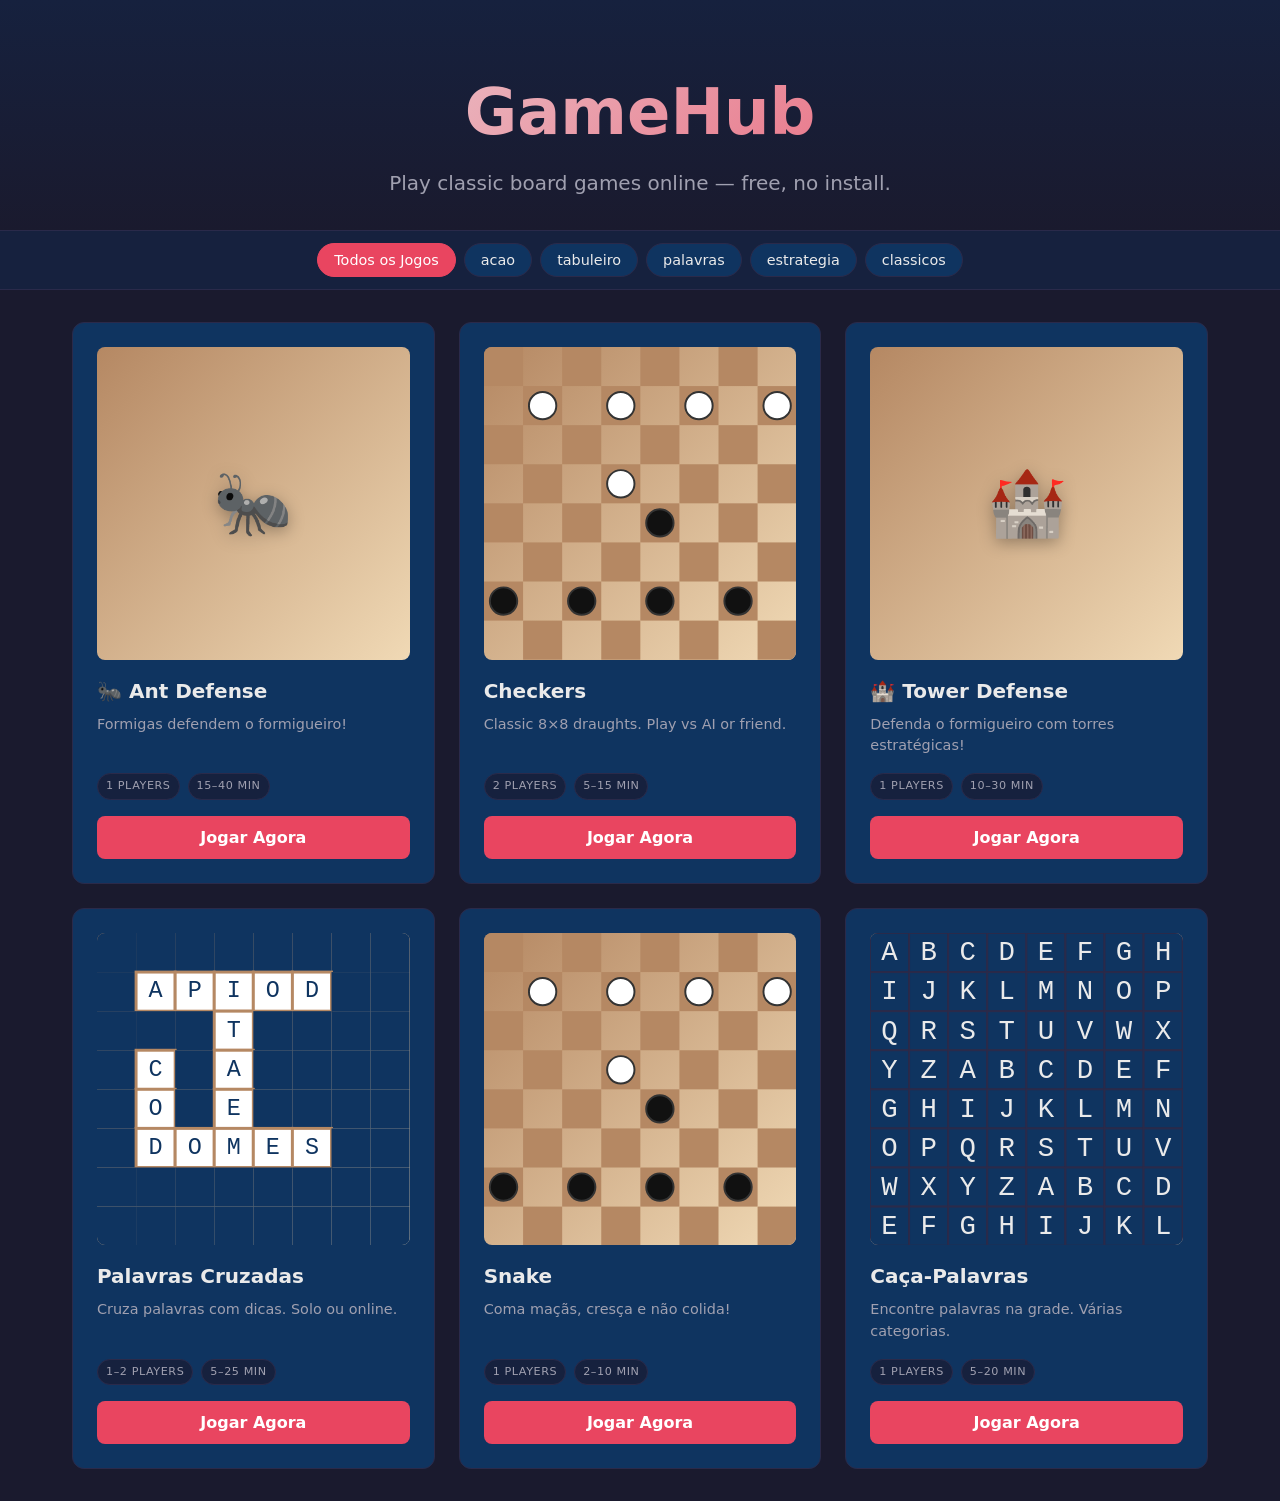
==== static/index.html @ 139e58f2 "feat: remove featured and collections sections from landing" ====
<!DOCTYPE html>
<html lang="en">
<head>
  <meta charset="UTF-8" />
  <meta name="viewport" content="width=device-width, initial-scale=1.0" />
  <title>GameHub — Play Classic Games Online</title>
  <link rel="stylesheet" href="/static/styles.css" />
</head>
<body>
  <!-- ===== LANDING PAGE ===== -->
  <section id="landing" class="page active" aria-label="Game selection">
    <header class="hero">
      <h1>GameHub</h1>
      <p class="hero-tagline">Play classic board games online — free, no install.</p>
    </header>
    <nav class="category-nav" aria-label="Categorias de jogos">
      <ul class="category-list"></ul>
      <button class="category-toggle" aria-label="Abrir categorias" aria-expanded="false">Categorias</button>
    </nav>
    <main class="game-grid" id="game-grid" role="list"></main>
  </section>

  <!-- ===== GAME DETAIL MODAL ===== -->
  <div id="game-modal" class="modal hidden" role="dialog" aria-modal="true" aria-labelledby="modal-title">
    <div class="modal-backdrop" tabindex="-1"></div>
    <div class="modal-content">
      <button class="modal-close" aria-label="Close modal">&times;</button>
      <div class="modal-visual">
        <canvas id="modal-board-preview" width="320" height="320" aria-label="Checkers board preview"></canvas>
      </div>
      <div class="modal-info">
        <h2 id="modal-title"></h2>
        <p id="modal-desc"></p>
        <dl class="modal-specs" id="modal-specs"></dl>
        <div class="modal-rules" id="modal-rules"></div>
        <a class="btn-primary btn-play-large" id="modal-play-btn" target="_blank" rel="noopener" href="/" aria-label="Jogar Agora (abre em nova aba)">Jogar Agora</a>
      </div>
    </div>
  </div>

  <!-- ===== GAME VIEW ===== -->
  <section id="game-view" class="page hidden" aria-label="Game in progress">
    <div id="play-gate" class="play-gate hidden">
      <div class="play-gate-inner">
        <h2 id="play-gate-title"></h2>
        <button class="btn-primary btn-play-large" id="play-gate-btn">Play</button>
      </div>
    </div>
    <header class="game-header">
      <button class="btn-back" id="btn-back-to-landing" aria-label="Back to game selection">
        <svg width="24" height="24" viewBox="0 0 24 24" fill="none" stroke="currentColor" stroke-width="2"><path d="M19 12H5M12 19l-7-7 7-7"/></svg>
      </button>
      <!-- Lives in the header, not inside #sidebar: the sidebar is translated
           off-screen on mobile, and its innerHTML is rewritten per game. -->
      <button class="sidebar-toggle" id="sidebar-toggle" aria-label="Abrir painel do jogo" aria-expanded="false">
        <svg width="24" height="24" viewBox="0 0 24 24" fill="none" stroke="currentColor" stroke-width="2"><line x1="4" y1="12" x2="20" y2="12"/><line x1="4" y1="6" x2="20" y2="6"/><line x1="4" y1="18" x2="20" y2="18"/></svg>
      </button>
      <div class="game-status">
        <span id="turn-indicator" aria-live="polite">White to move</span>
        <span id="timer" class="hidden" aria-live="off">00:00</span>
      </div>
      <div class="game-menu">
        <button id="btn-new-game" class="btn-secondary">New Game</button>
        <button id="btn-resign" class="btn-danger">Resign</button>
      </div>
    </header>
    <main class="game-main">
      <aside class="sidebar" id="sidebar" aria-label="Game info">
        <section class="panel captured" id="captured-white">
          <h4>Captured (White)</h4>
          <div class="pieces" id="captured-white-pieces"></div>
        </section>
        <section class="panel history" id="move-history">
          <h4>Move History</h4>
          <ol id="history-list"></ol>
        </section>
        <section class="panel captured" id="captured-black">
          <h4>Captured (Black)</h4>
          <div class="pieces" id="captured-black-pieces"></div>
        </section>
      </aside>
      <div class="board-wrapper" id="board-wrapper">
        <canvas id="board-canvas" width="640" height="640" aria-label="Checkers game board"></canvas>
        <div class="board-overlay" id="board-overlay" aria-hidden="true"></div>
      </div>
    </main>
  </section>

  <script type="module" src="/static/app.js?v=2"></script>
</body>
</html>
---- static/styles.css ----
:root {
  --bg-primary: #1a1a2e;
  --bg-secondary: #16213e;
  --bg-card: #0f3460;
  --accent: #e94560;
  --accent-hover: #ff6b6b;
  --text-primary: #eaeaea;
  --text-secondary: #a0a0b0;
  --border: #2a2a4a;
  --gold: #ffd700;
  --wood-light: #f0d9b5;
  --wood-dark: #b58863;
  --piece-white: #ffffff;
  --piece-black: #1a1a1a;
  --shadow: 0 4px 24px rgba(0,0,0,0.4);
  --radius: 12px;
  --transition: 0.2s ease;
  --font-sans: system-ui, -apple-system, "Segoe UI", Roboto, Helvetica, Arial, sans-serif;
  --font-mono: "SF Mono", "Fira Code", monospace;
}

* { box-sizing: border-box; margin: 0; padding: 0; }
html, body { height: 100%; font-family: var(--font-sans); background: var(--bg-primary); color: var(--text-primary); line-height: 1.5; }
a { color: var(--accent); text-decoration: none; }
a:hover { text-decoration: underline; }
button { font-family: inherit; cursor: pointer; border: none; background: none; color: inherit; }
button:disabled { opacity: 0.5; cursor: not-allowed; }
.sr-only { position: absolute; width: 1px; height: 1px; padding: 0; margin: -1px; overflow: hidden; clip: rect(0,0,0,0); white-space: nowrap; border: 0; }

/* ===== PAGE VISIBILITY ===== */
.page { display: none; }
.page.active { display: block; animation: fadeIn 0.3s var(--transition); }
@keyframes fadeIn { from { opacity: 0; transform: translateY(10px); } to { opacity: 1; transform: none; } }

/* ===== HERO ===== */
.hero { text-align: center; padding: 4rem 2rem 2rem; background: linear-gradient(180deg, var(--bg-secondary) 0%, var(--bg-primary) 100%); border-bottom: 1px solid var(--border); }
.hero h1 { font-size: clamp(2.5rem, 6vw, 4rem); font-weight: 700; margin-bottom: 0.5rem; background: linear-gradient(135deg, var(--text-primary), var(--accent)); -webkit-background-clip: text; -webkit-text-fill-color: transparent; background-clip: text; }
.hero-tagline { font-size: clamp(1rem, 2.5vw, 1.25rem); color: var(--text-secondary); max-width: 600px; margin: 0 auto; }

/* ===== CATEGORY NAV ===== */
.category-nav { position: sticky; top: 0; z-index: 10; display: flex; align-items: center; justify-content: center; background: var(--bg-secondary); border-bottom: 1px solid var(--border); padding: 0.75rem 1rem; gap: 0.75rem; }
.category-list { display: flex; gap: 0.5rem; overflow-x: auto; scrollbar-width: none; list-style: none; margin: 0; padding: 0; }
.category-list::-webkit-scrollbar { display: none; }
.category-tab { padding: 0.5rem 1rem; border-radius: 999px; background: var(--bg-card); border: 1px solid var(--border); color: var(--text-primary); font-weight: 500; font-size: 0.9rem; white-space: nowrap; transition: border-color var(--transition), color var(--transition), background var(--transition); }
.category-tab:hover { border-color: var(--accent); color: var(--accent-hover); }
.category-tab.active { background: var(--accent); border-color: var(--accent); color: #fff; }
.category-toggle { display: none; padding: 0.5rem 1rem; border-radius: 999px; background: var(--bg-card); border: 1px solid var(--border); color: var(--text-primary); font-weight: 500; font-size: 0.9rem; }

@media (max-width: 768px) {
  .category-nav { justify-content: space-between; }
  .category-toggle { display: block; }
  .category-list { display: none; position: absolute; top: 100%; left: 0; right: 0; flex-direction: column; align-items: stretch; gap: 0.25rem; background: var(--bg-secondary); border-bottom: 1px solid var(--border); padding: 0.5rem 1rem; max-height: 60vh; overflow-y: auto; }
  .category-list.open { display: flex; }
  .category-tab { text-align: left; border-radius: calc(var(--radius) - 4px); }
}

/* ===== GAME GRID ===== */
.game-grid { display: grid; grid-template-columns: repeat(auto-fit, minmax(280px, 1fr)); gap: 1.5rem; padding: 2rem; max-width: 1200px; margin: 0 auto; }
.game-card { background: var(--bg-card); border: 1px solid var(--border); border-radius: var(--radius); padding: 1.5rem; display: flex; flex-direction: column; transition: transform var(--transition), box-shadow var(--transition), border-color var(--transition); position: relative; overflow: hidden; }
.game-card::before { content: ''; position: absolute; top: 0; left: 0; right: 0; height: 3px; background: linear-gradient(90deg, var(--accent), var(--gold)); opacity: 0; transition: opacity var(--transition); }
.game-card:hover { transform: translateY(-4px); box-shadow: var(--shadow); border-color: var(--accent); }
.game-card:hover::before { opacity: 1; }
.game-thumb { width: 100%; aspect-ratio: 1; border-radius: calc(var(--radius) - 4px); background: linear-gradient(135deg, var(--wood-dark), var(--wood-light)); display: flex; align-items: center; justify-content: center; margin-bottom: 1rem; position: relative; overflow: hidden; }
.game-thumb img { width: 100%; height: 100%; object-fit: cover; display: block; }
.game-thumb svg { width: 100%; height: 100%; display: block; }
.game-icon-real { font-size: 4rem; display: flex; align-items: center; justify-content: center; width: 100%; height: 100%; animation: iconFloat 3s ease-in-out infinite; filter: drop-shadow(0 4px 8px rgba(0,0,0,0.3)); }
@keyframes iconFloat { 0%, 100% { transform: translateY(0); } 50% { transform: translateY(-8px); } }
.checkers-preview { width: 80%; height: 80%; display: block; }
.game-info { flex: 1; display: flex; flex-direction: column; }
.game-info h3 { font-size: 1.25rem; margin-bottom: 0.5rem; }
.game-desc { color: var(--text-secondary); font-size: 0.9rem; margin-bottom: 1rem; flex: 1; }
.game-meta { display: flex; flex-wrap: wrap; gap: 0.5rem; margin-bottom: 1rem; }

/* ===== ENHANCED GAME CARDS ===== */
.game-badges { position: absolute; top: 1rem; right: 1rem; z-index: 2; display: flex; flex-direction: column; gap: 0.25rem; pointer-events: none; }
.badge { font-size: 0.7rem; padding: 0.25rem 0.5rem; border-radius: 999px; background: var(--bg-secondary); color: var(--text-secondary); border: 1px solid var(--border); text-transform: uppercase; letter-spacing: 0.05em; white-space: nowrap; }
.badge.ai { background: rgba(233, 69, 96, 0.15); color: var(--accent); border-color: var(--accent); }
.badge-novo { background: var(--accent); border-color: var(--accent); color: #fff; }
.badge-popular { background: var(--gold); border-color: var(--gold); color: var(--bg-primary); }
.badge-destaque { background: var(--accent-hover); border-color: var(--accent-hover); color: #fff; }

.game-hover-overlay { position: absolute; inset: 0; background: rgba(0, 0, 0, 0.75); backdrop-filter: blur(4px); display: flex; flex-direction: column; align-items: center; justify-content: center; padding: 1.5rem; text-align: center; opacity: 0; pointer-events: none; transition: opacity 0.2s ease; z-index: 10; border-radius: var(--radius); }
.game-card:hover .game-hover-overlay { opacity: 1; pointer-events: auto; }
.game-hover-overlay h3 { font-size: 1.25rem; margin-bottom: 0.5rem; color: #fff; }
.game-hover-overlay .game-desc { color: var(--text-secondary); font-size: 0.9rem; margin-bottom: 1rem; max-width: 260px; }
.game-hover-meta { display: flex; gap: 1.5rem; margin-bottom: 1.5rem; color: var(--text-secondary); font-size: 0.85rem; }
.game-hover-meta span { display: flex; align-items: center; gap: 0.35rem; }
.game-hover-meta .val { color: var(--text-primary); font-weight: 600; }
.game-hover-overlay .btn-play { width: auto; min-width: 160px; padding: 0.875rem 1.5rem; font-size: 1rem; }

.btn-play { width: 100%; padding: 0.75rem; background: var(--accent); color: white; border-radius: calc(var(--radius) - 4px); font-weight: 600; font-size: 1rem; transition: background var(--transition), transform 0.1s; }
.btn-play:hover { background: var(--accent-hover); transform: scale(1.02); }
.btn-play:active { transform: scale(0.98); }

/* ===== FEATURED ===== */
.featured { max-width: 1200px; margin: 0 auto; padding: 2rem 2rem 0; }
.featured-spotlight {
  display: grid;
  grid-template-columns: 1fr;
  gap: 1.5rem;
  padding: 2rem;
  border-radius: var(--radius);
  background: linear-gradient(135deg, var(--bg-card), var(--bg-secondary));
  border: 1px solid var(--border);
  box-shadow: var(--shadow);
  position: relative;
  overflow: hidden;
  animation: featuredSlide 0.45s var(--transition);
}
.featured-spotlight.hidden { display: none; }
.featured-spotlight::before {
  content: '';
  position: absolute;
  inset: 0 0 auto;
  height: 3px;
  background: linear-gradient(90deg, var(--accent), var(--gold));
  box-shadow: 0 0 16px rgba(233, 69, 96, 0.6);
}
@keyframes featuredSlide {
  from { opacity: 0; transform: translateY(20px); }
  to { opacity: 1; transform: none; }
}
.featured-badges { display: flex; flex-wrap: wrap; gap: 0.5rem; margin-bottom: 1rem; }
.featured-meta { display: flex; flex-wrap: wrap; gap: 1.25rem; margin-bottom: 1.25rem; }
.featured-meta span { color: var(--text-secondary); font-size: 0.9rem; display: inline-flex; align-items: center; gap: 0.35rem; }
.featured-meta .val { color: var(--text-primary); font-weight: 600; }
.featured-card {
  background: var(--bg-card);
  border: 1px solid var(--border);
  border-radius: var(--radius);
  padding: 1.5rem;
  display: flex;
  flex-direction: column;
  transition: transform var(--transition), box-shadow var(--transition), border-color var(--transition);
}
.featured-card:hover { transform: translateY(-4px); box-shadow: var(--shadow); border-color: var(--accent); }
.featured-info { flex: 1; display: flex; flex-direction: column; }
.featured-info h3 { font-size: 1.4rem; margin-bottom: 0.5rem; }
.featured-spotlight .featured-info h3 { font-size: clamp(1.6rem, 3vw, 2.2rem); }
.featured-desc { color: var(--text-secondary); font-size: 0.95rem; margin-bottom: 1.25rem; flex: 1; }
.featured-spotlight .featured-desc { font-size: 1rem; max-width: 60ch; }
.featured-secondary {
  display: grid;
  grid-template-columns: repeat(auto-fit, minmax(240px, 1fr));
  gap: 1.5rem;
  margin-top: 1.5rem;
}
.featured-secondary:empty { display: none; }
.featured-spotlight .btn-play { padding: 1rem; font-size: 1.1rem; max-width: 220px; }

/* .featured-thumb removed (dead CSS from Phase 2) */

/* ===== COLLECTIONS ===== */
.collections { max-width: 1200px; margin: 0 auto; padding: 2rem 2rem 0; display: grid; gap: 2rem; }
.collection-section { display: grid; gap: 1rem; }
.collection-title { display: flex; align-items: flex-end; justify-content: space-between; gap: 1rem; }
.collection-title h2 { font-size: 1.4rem; }
.collection-title p { color: var(--text-secondary); font-size: 0.9rem; }
.collection-see-all { flex: 0 0 auto; padding: 0.5rem 1rem; border-radius: 999px; background: transparent; border: 1px solid var(--accent); color: var(--accent); font-weight: 500; font-size: 0.85rem; transition: background var(--transition), color var(--transition); }
.collection-see-all:hover { background: var(--accent); color: #fff; }
.collection-slider { display: flex; overflow-x: auto; gap: 1rem; padding: 0.25rem 0 1rem; scroll-snap-type: x mandatory; -webkit-overflow-scrolling: touch; scrollbar-width: none; }
.collection-slider::-webkit-scrollbar { display: none; }
.collection-card { scroll-snap-align: start; }
.collection-slider .game-card { flex: 0 0 auto; width: 200px; }

@media (max-width: 768px) {
  .collections { padding: 1.5rem 1rem 0; gap: 1.5rem; }
  .collection-slider .game-card { width: 180px; }
}

/* ===== MODAL ===== */
.modal { position: fixed; inset: 0; z-index: 100; display: flex; align-items: center; justify-content: center; padding: 1rem; }
.modal.hidden { display: none; }
.modal-backdrop { position: absolute; inset: 0; background: rgba(0,0,0,0.7); animation: fadeIn 0.2s var(--transition); }
.modal-content { position: relative; background: var(--bg-secondary); border: 1px solid var(--border); border-radius: var(--radius); max-width: 720px; width: 100%; max-height: 90vh; overflow-y: auto; display: grid; grid-template-columns: 1fr; animation: slideUp 0.3s var(--transition); }
@keyframes slideUp { from { opacity: 0; transform: translateY(20px); } to { opacity: 1; transform: none; } }
@media (min-width: 640px) { .modal-content { grid-template-columns: 320px 1fr; } }
.modal-close { position: absolute; top: 1rem; right: 1rem; width: 36px; height: 36px; border-radius: 50%; background: var(--bg-card); border: 1px solid var(--border); color: var(--text-secondary); font-size: 1.5rem; display: flex; align-items: center; justify-content: center; z-index: 1; transition: all var(--transition); }
.modal-close:hover { background: var(--accent); color: white; border-color: var(--accent); }
.modal-visual { background: var(--bg-primary); border-bottom: 1px solid var(--border); display: flex; align-items: center; justify-content: center; padding: 1.5rem; }
@media (min-width: 640px) { .modal-visual { border-bottom: none; border-right: 1px solid var(--border); min-height: 400px; } }
#modal-board-preview { max-width: 100%; height: auto; }
.modal-info { padding: 1.5rem 2rem; }
.modal-info h2 { font-size: 1.75rem; margin-bottom: 0.5rem; }
#modal-desc { color: var(--text-secondary); margin-bottom: 1.5rem; line-height: 1.6; }
.modal-specs { display: grid; grid-template-columns: auto 1fr; gap: 0.5rem 1.5rem; margin-bottom: 1.5rem; font-size: 0.9rem; }
.modal-specs dt { color: var(--text-secondary); }
.modal-specs dd { font-weight: 500; }
.modal-rules { background: var(--bg-card); border: 1px solid var(--border); border-radius: calc(var(--radius) - 4px); padding: 1rem; margin-bottom: 1.5rem; }
.modal-rules h4 { margin-bottom: 0.75rem; font-size: 0.95rem; }
.modal-rules ul { list-style: none; display: grid; gap: 0.4rem; }
.modal-rules li { position: relative; padding-left: 1.5rem; font-size: 0.85rem; color: var(--text-secondary); }
.modal-rules li::before { content: '→'; position: absolute; left: 0; color: var(--accent); }
.btn-primary { width: 100%; padding: 1rem; background: linear-gradient(135deg, var(--accent), #c0392b); color: white; border-radius: calc(var(--radius) - 4px); font-weight: 600; font-size: 1.1rem; transition: transform var(--transition), box-shadow var(--transition); }
.btn-primary:hover { transform: translateY(-2px); box-shadow: 0 8px 24px rgba(233, 69, 96, 0.4); }
.btn-primary:active { transform: translateY(0); }
/* #modal-play-btn is an <a>, not a <button>: it has no UA-default display/
   text-align, so restore the box model .btn-primary's width: 100% depends on. */
#modal-play-btn { display: inline-block; text-align: center; text-decoration: none; }

/* ===== GAME VIEW ===== */
.game-header { display: flex; align-items: center; gap: 1rem; padding: 1rem 1.5rem; background: var(--bg-secondary); border-bottom: 1px solid var(--border); position: sticky; top: 0; z-index: 10; }
.btn-back { width: 40px; height: 40px; border-radius: 50%; background: var(--bg-card); border: 1px solid var(--border); color: var(--text-secondary); display: flex; align-items: center; justify-content: center; transition: all var(--transition); }
.btn-back:hover { background: var(--accent); color: white; border-color: var(--accent); }
.game-status { flex: 1; text-align: center; }
#turn-indicator { font-weight: 600; font-size: 1.1rem; }
#turn-indicator.white { color: var(--piece-white); }
#turn-indicator.black { color: var(--gold); }
#timer { font-family: var(--font-mono); font-size: 1.25rem; color: var(--accent); }
.game-menu { display: flex; gap: 0.5rem; }
.btn-secondary, .btn-danger { padding: 0.5rem 1rem; border-radius: calc(var(--radius) - 4px); font-weight: 500; font-size: 0.875rem; transition: all var(--transition); }
.btn-secondary { background: var(--bg-card); border: 1px solid var(--border); color: var(--text-primary); }
.btn-secondary:hover { background: var(--border); }
.btn-danger { background: rgba(233, 69, 96, 0.15); border: 1px solid var(--accent); color: var(--accent); }
.btn-danger:hover { background: var(--accent); color: white; }

.game-main { display: flex; flex: 1; overflow: hidden; }
.sidebar { width: 280px; background: var(--bg-secondary); border-right: 1px solid var(--border); display: flex; flex-direction: column; overflow-y: auto; transition: transform 0.3s var(--transition); }
.sidebar-toggle { display: none; width: 40px; height: 40px; border-radius: 50%; background: var(--bg-card); border: 1px solid var(--border); color: var(--text-secondary); align-items: center; justify-content: center; transition: all var(--transition); }
.sidebar-toggle:hover { background: var(--accent); color: white; border-color: var(--accent); }
.panel { padding: 1.5rem; border-bottom: 1px solid var(--border); }
.panel:last-child { border-bottom: none; }
.panel h4 { font-size: 0.85rem; text-transform: uppercase; letter-spacing: 0.05em; color: var(--text-secondary); margin-bottom: 0.75rem; }
.captured .pieces { display: flex; flex-wrap: wrap; gap: 0.4rem; justify-content: center; min-height: 60px; }
.captured-piece { width: 32px; height: 32px; border-radius: 50%; background: radial-gradient(circle at 30% 30%, var(--piece-white) 0%, var(--piece-black) 100%); box-shadow: 0 2px 4px rgba(0,0,0,0.3); position: relative; }
.captured-piece.black { background: radial-gradient(circle at 30% 30%, #444 0%, var(--piece-black) 100%); }
.history ol { display: grid; gap: 0.3rem; }
.history li { font-family: var(--font-mono); font-size: 0.8rem; color: var(--text-secondary); padding: 0.25rem 0.5rem; background: var(--bg-card); border-radius: 4px; transition: all var(--transition); cursor: pointer; }
.history li:hover { background: var(--border); color: var(--text-primary); }
.history li.current { background: var(--accent); color: white; }

.board-wrapper { flex: 1; display: flex; align-items: center; justify-content: center; padding: 2rem; background: var(--bg-primary); position: relative; }
#board-canvas { max-width: 100%; height: auto; box-shadow: var(--shadow); border-radius: 8px; background: var(--wood-dark); }
.board-overlay { position: absolute; top: 0; left: 0; right: 0; bottom: 0; pointer-events: none; }

/* ===== RESPONSIVE ===== */
@media (max-width: 1024px) {
  .sidebar { position: fixed; top: 0; left: 0; bottom: 0; z-index: 20; transform: translateX(-100%); box-shadow: var(--shadow); }
  .sidebar.open { transform: translateX(0); }
  .sidebar-toggle { display: flex; }
  /* O sidebar e fixed com z-index 20; o header precisa ficar acima para o
     botao continuar clicavel e conseguir fechar o painel. */
  .game-header { z-index: 30; }
  .sidebar { padding-top: 4.5rem; }
  .game-header { padding: 1rem; }
}
@media (max-width: 768px) {
  .hero { padding: 3rem 1rem 1.5rem; }
  .game-grid { padding: 1rem; gap: 1rem; }
  .modal-content { margin: 1rem; }
  .board-wrapper { padding: 1rem; }
  .panel { padding: 1rem; }
}
@media (max-width: 480px) {
  .hero h1 { font-size: 2rem; }
  .btn-play { padding: 0.6rem; font-size: 0.9rem; }
  .game-menu { display: none; }
}

/* ===== WORD SEARCH SPECIFIC ===== */
.config-group { margin-bottom: 1rem; }
.config-group label { display: block; margin-bottom: 0.3rem; font-size: 0.85rem; color: var(--text-secondary); }
.config-group > label { font-weight: 500; }
.config-group div { margin: 0.3rem 0; }
.config-group input[type="radio"] { width: auto; margin-right: 0.5rem; accent-color: var(--accent); }
.config-group select {
  width: 100%;
  padding: 0.5rem;
  background: var(--bg-card);
  border: 1px solid var(--border);
  border-radius: calc(var(--radius) - 4px);
  color: var(--text-primary);
  font-family: inherit;
}
.config-group select:focus { outline: 2px solid var(--accent); outline-offset: 2px; }

.word-list-panel { flex: 1; overflow-y: auto; }
.word-list { list-style: none; display: grid; gap: 0.3rem; padding: 0.5rem; }
.word-list li {
  padding: 0.5rem 0.75rem;
  background: var(--bg-card);
  border-radius: 6px;
  font-family: var(--font-mono);
  font-size: 0.9rem;
  transition: all var(--transition);
  border: 1px solid transparent;
}
.word-list li.found {
  text-decoration: line-through;
  color: #4ade80;
  background: rgba(74, 222, 128, 0.15);
  border-color: rgba(74, 222, 128, 0.3);
}
.wordsearch-grid {
  border-collapse: collapse;
  margin: 0 auto;
  background: var(--bg-secondary);
}
.wordsearch-grid td {
  width: 40px;
  height: 40px;
  text-align: center;
  vertical-align: middle;
  font-family: monospace;
  font-size: 1rem;
  font-weight: bold;
  border: 1px solid var(--border);
  cursor: pointer;
  transition: all var(--transition);
  background: var(--bg-card);
  color: var(--text-primary);
}
.wordsearch-grid td:hover { background: rgba(233, 69, 96, 0.2); }
.wordsearch-grid td.selected { background: rgba(233, 69, 96, 0.5); }
.wordsearch-grid td.found { background: rgba(74, 222, 128, 0.3); }

/* Responsive adjustments */
@media (max-width: 768px) {
  .word-list li { font-size: 0.8rem; padding: 0.4rem 0.5rem; }
}
@media (max-width: 480px) {
  .wordsearch-grid td { width: 30px; height: 30px; font-size: 0.8rem; }
}

/* ===== CROSSWORD ===== */
.crossword-grid { border-collapse: collapse; margin: 0 auto; background: var(--bg-card); }
.crossword-grid td {
  position: relative;
  width: 40px;
  height: 40px;
  padding: 0;
  border: 1px solid var(--border);
}
.crossword-grid td.white { background: #fdfbf7; cursor: pointer; }
.crossword-grid td.black { background: var(--bg-card); }
.crossword-grid td.white.highlighted { background: rgba(233, 69, 96, 0.25); }
.crossword-grid td.white.active { outline: 2px solid var(--accent); }
.crossword-grid td.white.filled { background: rgba(74, 222, 128, 0.25); }
.crossword-grid td.white.wrong { background: rgba(255, 69, 96, 0.6); }
.crossword-grid input {
  position: absolute;
  inset: 0;
  width: 100%;
  height: 100%;
  border: none;
  background: transparent;
  text-align: center;
  font-size: 1.1rem;
  font-weight: 600;
  color: var(--bg-primary);
  text-transform: uppercase;
  caret-color: var(--accent);
}
.crossword-grid input:focus { outline: none; }
.cell-number {
  position: absolute;
  top: 2px;
  left: 3px;
  font-size: 0.55rem;
  font-weight: 700;
  color: var(--bg-primary);
  z-index: 2;
  pointer-events: none;
}
.clues-panel { overflow-y: auto; }
.clue-list { list-style: none; margin: 0; padding: 0; }
.clue {
  display: grid;
  grid-template-columns: 24px 1fr;
  gap: 0.5rem;
  padding: 0.4rem 0.5rem;
  border-radius: 6px;
  cursor: pointer;
  color: var(--text-secondary);
  transition: background var(--transition), color var(--transition);
}
.clue:hover { background: var(--bg-secondary); color: var(--text-primary); }
.clue.active { background: var(--bg-secondary); color: var(--text-primary); }
.clue-number { color: var(--accent); font-weight: 700; }
.clue-text { line-height: 1.3; }

@media (max-width: 640px) {
  .crossword-grid td { width: 26px; height: 26px; }
  .crossword-grid input { font-size: 0.8rem; }
  .cell-number { font-size: 0.45rem; }
}

/* ===== RESPONSIVE POLISH & ACCESSIBILITY ===== */
@media (max-width: 768px) {
  .featured-spotlight {
    padding: 1.5rem;
  }
  .featured-spotlight .featured-info h3 {
    font-size: clamp(1.4rem, 4vw, 1.8rem);
  }
  .featured-spotlight .featured-desc {
    font-size: 0.9rem;
  }
  .featured-spotlight .btn-play {
    padding: 0.875rem;
    font-size: 1rem;
    max-width: 100%;
  }
}

@media (max-width: 480px) {
  .collection-see-all {
    padding: 0.4rem 0.75rem;
    font-size: 0.8rem;
  }
}

/* Focus-visible styles for accessibility */
.btn-play:focus-visible,
.category-tab:focus-visible,
.category-toggle:focus-visible,
.collection-see-all:focus-visible,
.modal-close:focus-visible,
.btn-primary:focus-visible,
.btn-secondary:focus-visible,
.btn-danger:focus-visible,
.btn-back:focus-visible {
  outline: 2px solid var(--accent);
  outline-offset: 2px;
}

/* Ensure badge contrast on card background */
.badge.ai {
  background: rgba(233, 69, 96, 0.2);
  color: var(--accent-hover);
  border-color: var(--accent);
}
.badge-novo {
  background: var(--accent);
  border-color: var(--accent);
  color: #fff;
}
.badge-popular {
  background: var(--gold);
  border-color: var(--gold);
  color: var(--bg-primary);
}
.badge-destaque {
  background: var(--accent-hover);
  border-color: var(--accent-hover);
  color: #fff;
}

/* Touch scrolling improvement for collection sliders */
.collection-slider {
  -webkit-overflow-scrolling: touch;
  scroll-snap-type: x mandatory;
}

/* ===== PLAY GATE ===== */
#game-view {
  position: relative;
}

.play-gate {
  position: absolute;
  inset: 0;
  display: grid;
  place-items: center;
  background: rgba(10, 12, 24, 0.82);
  z-index: 20;
}

.play-gate.hidden { display: none; }

.play-gate-inner {
  display: grid;
  gap: 1rem;
  justify-items: center;
  text-align: center;
}
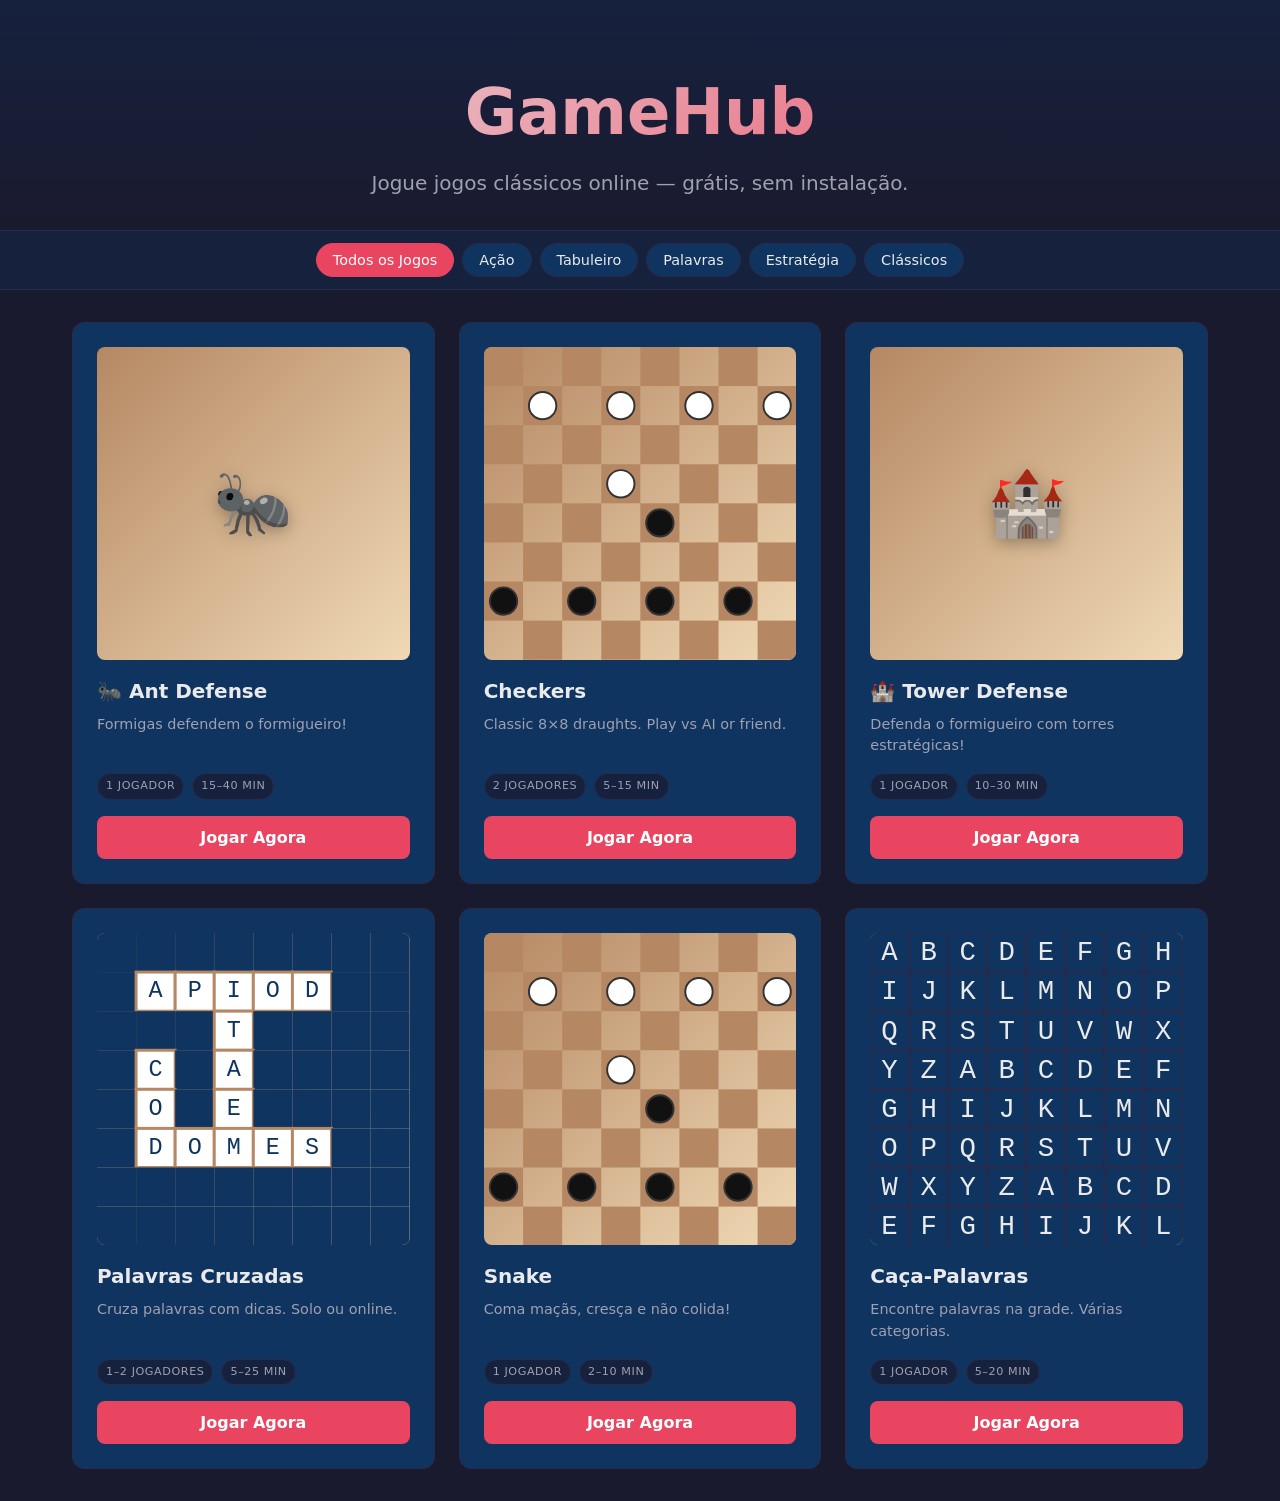
==== commit 9eca04e1: "chore: record product & design system, localize hub copy to pt-BR" ====
--- a/static/index.html
+++ b/static/index.html
@@ -1,9 +1,9 @@
 <!DOCTYPE html>
-<html lang="en">
+<html lang="pt-BR">
 <head>
   <meta charset="UTF-8" />
   <meta name="viewport" content="width=device-width, initial-scale=1.0" />
-  <title>GameHub — Play Classic Games Online</title>
+  <title>GameHub — Jogue Jogos Clássicos Online</title>
   <link rel="stylesheet" href="/static/styles.css" />
 </head>
 <body>
@@ -11,7 +11,7 @@
   <section id="landing" class="page active" aria-label="Game selection">
     <header class="hero">
       <h1>GameHub</h1>
-      <p class="hero-tagline">Play classic board games online — free, no install.</p>
+      <p class="hero-tagline">Jogue jogos clássicos online — grátis, sem instalação.</p>
     </header>
     <nav class="category-nav" aria-label="Categorias de jogos">
       <ul class="category-list"></ul>
@@ -24,7 +24,7 @@
   <div id="game-modal" class="modal hidden" role="dialog" aria-modal="true" aria-labelledby="modal-title">
     <div class="modal-backdrop" tabindex="-1"></div>
     <div class="modal-content">
-      <button class="modal-close" aria-label="Close modal">&times;</button>
+      <button class="modal-close" aria-label="Fechar modal">&times;</button>
       <div class="modal-visual">
         <canvas id="modal-board-preview" width="320" height="320" aria-label="Checkers board preview"></canvas>
       </div>
@@ -43,11 +43,11 @@
     <div id="play-gate" class="play-gate hidden">
       <div class="play-gate-inner">
         <h2 id="play-gate-title"></h2>
-        <button class="btn-primary btn-play-large" id="play-gate-btn">Play</button>
+        <button class="btn-primary btn-play-large" id="play-gate-btn">Jogar</button>
       </div>
     </div>
     <header class="game-header">
-      <button class="btn-back" id="btn-back-to-landing" aria-label="Back to game selection">
+      <button class="btn-back" id="btn-back-to-landing" aria-label="Voltar para a seleção de jogos">
         <svg width="24" height="24" viewBox="0 0 24 24" fill="none" stroke="currentColor" stroke-width="2"><path d="M19 12H5M12 19l-7-7 7-7"/></svg>
       </button>
       <!-- Lives in the header, not inside #sidebar: the sidebar is translated
@@ -56,26 +56,26 @@
         <svg width="24" height="24" viewBox="0 0 24 24" fill="none" stroke="currentColor" stroke-width="2"><line x1="4" y1="12" x2="20" y2="12"/><line x1="4" y1="6" x2="20" y2="6"/><line x1="4" y1="18" x2="20" y2="18"/></svg>
       </button>
       <div class="game-status">
-        <span id="turn-indicator" aria-live="polite">White to move</span>
+        <span id="turn-indicator" aria-live="polite">Brancas jogam</span>
         <span id="timer" class="hidden" aria-live="off">00:00</span>
       </div>
       <div class="game-menu">
-        <button id="btn-new-game" class="btn-secondary">New Game</button>
-        <button id="btn-resign" class="btn-danger">Resign</button>
+        <button id="btn-new-game" class="btn-secondary">Novo Jogo</button>
+        <button id="btn-resign" class="btn-danger">Desistir</button>
       </div>
     </header>
     <main class="game-main">
       <aside class="sidebar" id="sidebar" aria-label="Game info">
         <section class="panel captured" id="captured-white">
-          <h4>Captured (White)</h4>
+          <h4>Capturadas (Brancas)</h4>
           <div class="pieces" id="captured-white-pieces"></div>
         </section>
         <section class="panel history" id="move-history">
-          <h4>Move History</h4>
+          <h4>Histórico de Jogadas</h4>
           <ol id="history-list"></ol>
         </section>
         <section class="panel captured" id="captured-black">
-          <h4>Captured (Black)</h4>
+          <h4>Capturadas (Pretas)</h4>
           <div class="pieces" id="captured-black-pieces"></div>
         </section>
       </aside>
--- a/static/styles.css
+++ b/static/styles.css
@@ -25,7 +25,6 @@
 a:hover { text-decoration: underline; }
 button { font-family: inherit; cursor: pointer; border: none; background: none; color: inherit; }
 button:disabled { opacity: 0.5; cursor: not-allowed; }
-.sr-only { position: absolute; width: 1px; height: 1px; padding: 0; margin: -1px; overflow: hidden; clip: rect(0,0,0,0); white-space: nowrap; border: 0; }
 
 /* ===== PAGE VISIBILITY ===== */
 .page { display: none; }
@@ -65,19 +64,13 @@
 .game-thumb svg { width: 100%; height: 100%; display: block; }
 .game-icon-real { font-size: 4rem; display: flex; align-items: center; justify-content: center; width: 100%; height: 100%; animation: iconFloat 3s ease-in-out infinite; filter: drop-shadow(0 4px 8px rgba(0,0,0,0.3)); }
 @keyframes iconFloat { 0%, 100% { transform: translateY(0); } 50% { transform: translateY(-8px); } }
-.checkers-preview { width: 80%; height: 80%; display: block; }
 .game-info { flex: 1; display: flex; flex-direction: column; }
 .game-info h3 { font-size: 1.25rem; margin-bottom: 0.5rem; }
 .game-desc { color: var(--text-secondary); font-size: 0.9rem; margin-bottom: 1rem; flex: 1; }
 .game-meta { display: flex; flex-wrap: wrap; gap: 0.5rem; margin-bottom: 1rem; }
 
 /* ===== ENHANCED GAME CARDS ===== */
-.game-badges { position: absolute; top: 1rem; right: 1rem; z-index: 2; display: flex; flex-direction: column; gap: 0.25rem; pointer-events: none; }
 .badge { font-size: 0.7rem; padding: 0.25rem 0.5rem; border-radius: 999px; background: var(--bg-secondary); color: var(--text-secondary); border: 1px solid var(--border); text-transform: uppercase; letter-spacing: 0.05em; white-space: nowrap; }
-.badge.ai { background: rgba(233, 69, 96, 0.15); color: var(--accent); border-color: var(--accent); }
-.badge-novo { background: var(--accent); border-color: var(--accent); color: #fff; }
-.badge-popular { background: var(--gold); border-color: var(--gold); color: var(--bg-primary); }
-.badge-destaque { background: var(--accent-hover); border-color: var(--accent-hover); color: #fff; }
 
 .game-hover-overlay { position: absolute; inset: 0; background: rgba(0, 0, 0, 0.75); backdrop-filter: blur(4px); display: flex; flex-direction: column; align-items: center; justify-content: center; padding: 1.5rem; text-align: center; opacity: 0; pointer-events: none; transition: opacity 0.2s ease; z-index: 10; border-radius: var(--radius); }
 .game-card:hover .game-hover-overlay { opacity: 1; pointer-events: auto; }
@@ -91,82 +84,6 @@
 .btn-play { width: 100%; padding: 0.75rem; background: var(--accent); color: white; border-radius: calc(var(--radius) - 4px); font-weight: 600; font-size: 1rem; transition: background var(--transition), transform 0.1s; }
 .btn-play:hover { background: var(--accent-hover); transform: scale(1.02); }
 .btn-play:active { transform: scale(0.98); }
-
-/* ===== FEATURED ===== */
-.featured { max-width: 1200px; margin: 0 auto; padding: 2rem 2rem 0; }
-.featured-spotlight {
-  display: grid;
-  grid-template-columns: 1fr;
-  gap: 1.5rem;
-  padding: 2rem;
-  border-radius: var(--radius);
-  background: linear-gradient(135deg, var(--bg-card), var(--bg-secondary));
-  border: 1px solid var(--border);
-  box-shadow: var(--shadow);
-  position: relative;
-  overflow: hidden;
-  animation: featuredSlide 0.45s var(--transition);
-}
-.featured-spotlight.hidden { display: none; }
-.featured-spotlight::before {
-  content: '';
-  position: absolute;
-  inset: 0 0 auto;
-  height: 3px;
-  background: linear-gradient(90deg, var(--accent), var(--gold));
-  box-shadow: 0 0 16px rgba(233, 69, 96, 0.6);
-}
-@keyframes featuredSlide {
-  from { opacity: 0; transform: translateY(20px); }
-  to { opacity: 1; transform: none; }
-}
-.featured-badges { display: flex; flex-wrap: wrap; gap: 0.5rem; margin-bottom: 1rem; }
-.featured-meta { display: flex; flex-wrap: wrap; gap: 1.25rem; margin-bottom: 1.25rem; }
-.featured-meta span { color: var(--text-secondary); font-size: 0.9rem; display: inline-flex; align-items: center; gap: 0.35rem; }
-.featured-meta .val { color: var(--text-primary); font-weight: 600; }
-.featured-card {
-  background: var(--bg-card);
-  border: 1px solid var(--border);
-  border-radius: var(--radius);
-  padding: 1.5rem;
-  display: flex;
-  flex-direction: column;
-  transition: transform var(--transition), box-shadow var(--transition), border-color var(--transition);
-}
-.featured-card:hover { transform: translateY(-4px); box-shadow: var(--shadow); border-color: var(--accent); }
-.featured-info { flex: 1; display: flex; flex-direction: column; }
-.featured-info h3 { font-size: 1.4rem; margin-bottom: 0.5rem; }
-.featured-spotlight .featured-info h3 { font-size: clamp(1.6rem, 3vw, 2.2rem); }
-.featured-desc { color: var(--text-secondary); font-size: 0.95rem; margin-bottom: 1.25rem; flex: 1; }
-.featured-spotlight .featured-desc { font-size: 1rem; max-width: 60ch; }
-.featured-secondary {
-  display: grid;
-  grid-template-columns: repeat(auto-fit, minmax(240px, 1fr));
-  gap: 1.5rem;
-  margin-top: 1.5rem;
-}
-.featured-secondary:empty { display: none; }
-.featured-spotlight .btn-play { padding: 1rem; font-size: 1.1rem; max-width: 220px; }
-
-/* .featured-thumb removed (dead CSS from Phase 2) */
-
-/* ===== COLLECTIONS ===== */
-.collections { max-width: 1200px; margin: 0 auto; padding: 2rem 2rem 0; display: grid; gap: 2rem; }
-.collection-section { display: grid; gap: 1rem; }
-.collection-title { display: flex; align-items: flex-end; justify-content: space-between; gap: 1rem; }
-.collection-title h2 { font-size: 1.4rem; }
-.collection-title p { color: var(--text-secondary); font-size: 0.9rem; }
-.collection-see-all { flex: 0 0 auto; padding: 0.5rem 1rem; border-radius: 999px; background: transparent; border: 1px solid var(--accent); color: var(--accent); font-weight: 500; font-size: 0.85rem; transition: background var(--transition), color var(--transition); }
-.collection-see-all:hover { background: var(--accent); color: #fff; }
-.collection-slider { display: flex; overflow-x: auto; gap: 1rem; padding: 0.25rem 0 1rem; scroll-snap-type: x mandatory; -webkit-overflow-scrolling: touch; scrollbar-width: none; }
-.collection-slider::-webkit-scrollbar { display: none; }
-.collection-card { scroll-snap-align: start; }
-.collection-slider .game-card { flex: 0 0 auto; width: 200px; }
-
-@media (max-width: 768px) {
-  .collections { padding: 1.5rem 1rem 0; gap: 1.5rem; }
-  .collection-slider .game-card { width: 180px; }
-}
 
 /* ===== MODAL ===== */
 .modal { position: fixed; inset: 0; z-index: 100; display: flex; align-items: center; justify-content: center; padding: 1rem; }
@@ -386,35 +303,10 @@
 }
 
 /* ===== RESPONSIVE POLISH & ACCESSIBILITY ===== */
-@media (max-width: 768px) {
-  .featured-spotlight {
-    padding: 1.5rem;
-  }
-  .featured-spotlight .featured-info h3 {
-    font-size: clamp(1.4rem, 4vw, 1.8rem);
-  }
-  .featured-spotlight .featured-desc {
-    font-size: 0.9rem;
-  }
-  .featured-spotlight .btn-play {
-    padding: 0.875rem;
-    font-size: 1rem;
-    max-width: 100%;
-  }
-}
-
-@media (max-width: 480px) {
-  .collection-see-all {
-    padding: 0.4rem 0.75rem;
-    font-size: 0.8rem;
-  }
-}
-
 /* Focus-visible styles for accessibility */
 .btn-play:focus-visible,
 .category-tab:focus-visible,
 .category-toggle:focus-visible,
-.collection-see-all:focus-visible,
 .modal-close:focus-visible,
 .btn-primary:focus-visible,
 .btn-secondary:focus-visible,
@@ -424,34 +316,6 @@
   outline-offset: 2px;
 }
 
-/* Ensure badge contrast on card background */
-.badge.ai {
-  background: rgba(233, 69, 96, 0.2);
-  color: var(--accent-hover);
-  border-color: var(--accent);
-}
-.badge-novo {
-  background: var(--accent);
-  border-color: var(--accent);
-  color: #fff;
-}
-.badge-popular {
-  background: var(--gold);
-  border-color: var(--gold);
-  color: var(--bg-primary);
-}
-.badge-destaque {
-  background: var(--accent-hover);
-  border-color: var(--accent-hover);
-  color: #fff;
-}
-
-/* Touch scrolling improvement for collection sliders */
-.collection-slider {
-  -webkit-overflow-scrolling: touch;
-  scroll-snap-type: x mandatory;
-}
-
 /* ===== PLAY GATE ===== */
 #game-view {
   position: relative;
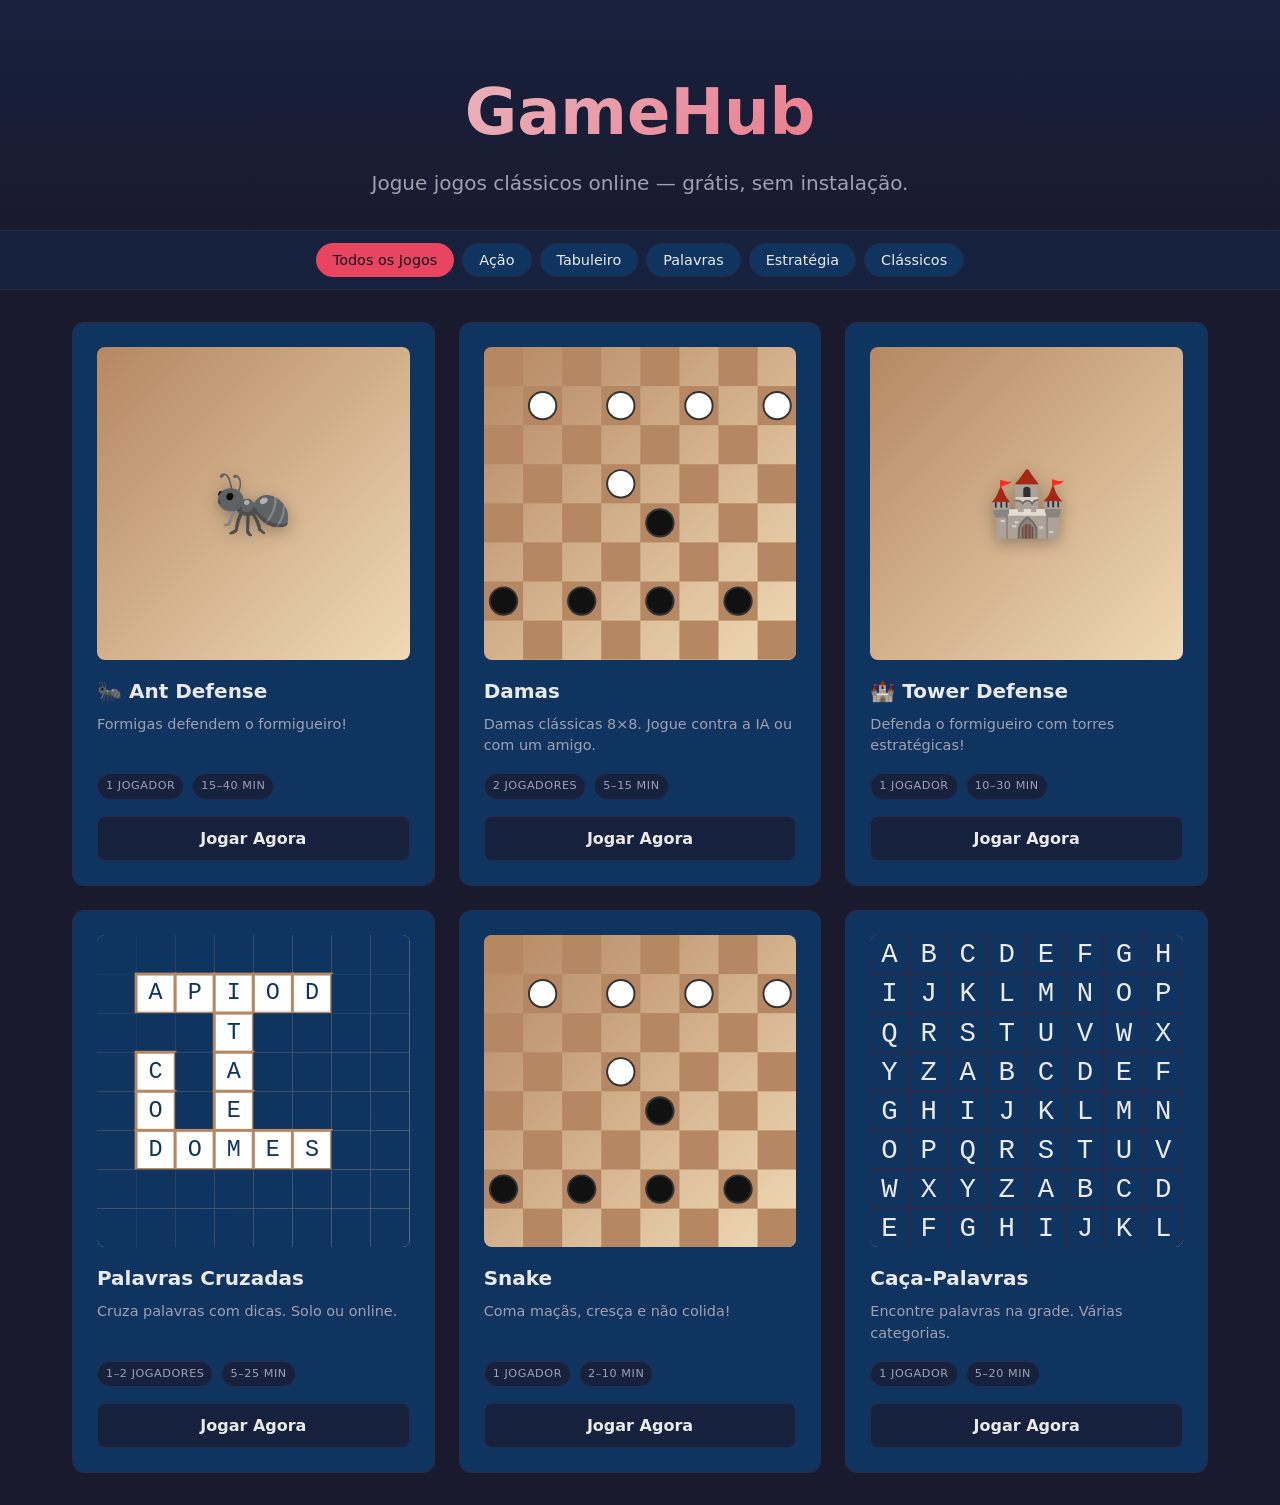
==== commit 933da6ba: "fix: resolve landing critique items (P0 resign, P1 modal in-place, P1 contrast, P2 checkers PT, P2 c" ====
--- a/static/index.html
+++ b/static/index.html
@@ -33,7 +33,7 @@
         <p id="modal-desc"></p>
         <dl class="modal-specs" id="modal-specs"></dl>
         <div class="modal-rules" id="modal-rules"></div>
-        <a class="btn-primary btn-play-large" id="modal-play-btn" target="_blank" rel="noopener" href="/" aria-label="Jogar Agora (abre em nova aba)">Jogar Agora</a>
+        <button class="btn-primary btn-play-large" id="modal-play-btn">Jogar Agora</button>
       </div>
     </div>
   </div>
@@ -56,7 +56,7 @@
         <svg width="24" height="24" viewBox="0 0 24 24" fill="none" stroke="currentColor" stroke-width="2"><line x1="4" y1="12" x2="20" y2="12"/><line x1="4" y1="6" x2="20" y2="6"/><line x1="4" y1="18" x2="20" y2="18"/></svg>
       </button>
       <div class="game-status">
-        <span id="turn-indicator" aria-live="polite">Brancas jogam</span>
+        <span id="turn-indicator" aria-live="polite"></span>
         <span id="timer" class="hidden" aria-live="off">00:00</span>
       </div>
       <div class="game-menu">
--- a/static/styles.css
+++ b/static/styles.css
@@ -17,6 +17,7 @@
   --transition: 0.2s ease;
   --font-sans: system-ui, -apple-system, "Segoe UI", Roboto, Helvetica, Arial, sans-serif;
   --font-mono: "SF Mono", "Fira Code", monospace;
+  --on-accent: #14141f;
 }
 
 * { box-sizing: border-box; margin: 0; padding: 0; }
@@ -42,7 +43,7 @@
 .category-list::-webkit-scrollbar { display: none; }
 .category-tab { padding: 0.5rem 1rem; border-radius: 999px; background: var(--bg-card); border: 1px solid var(--border); color: var(--text-primary); font-weight: 500; font-size: 0.9rem; white-space: nowrap; transition: border-color var(--transition), color var(--transition), background var(--transition); }
 .category-tab:hover { border-color: var(--accent); color: var(--accent-hover); }
-.category-tab.active { background: var(--accent); border-color: var(--accent); color: #fff; }
+.category-tab.active { background: var(--accent); border-color: var(--accent); color: var(--on-accent); }
 .category-toggle { display: none; padding: 0.5rem 1rem; border-radius: 999px; background: var(--bg-card); border: 1px solid var(--border); color: var(--text-primary); font-weight: 500; font-size: 0.9rem; }
 
 @media (max-width: 768px) {
@@ -81,9 +82,13 @@
 .game-hover-meta .val { color: var(--text-primary); font-weight: 600; }
 .game-hover-overlay .btn-play { width: auto; min-width: 160px; padding: 0.875rem 1.5rem; font-size: 1rem; }
 
-.btn-play { width: 100%; padding: 0.75rem; background: var(--accent); color: white; border-radius: calc(var(--radius) - 4px); font-weight: 600; font-size: 1rem; transition: background var(--transition), transform 0.1s; }
+.btn-play { width: 100%; padding: 0.75rem; background: var(--accent); color: var(--on-accent); border-radius: calc(var(--radius) - 4px); font-weight: 600; font-size: 1rem; transition: background var(--transition), transform 0.1s; }
 .btn-play:hover { background: var(--accent-hover); transform: scale(1.02); }
 .btn-play:active { transform: scale(0.98); }
+
+.btn-card { width: 100%; padding: 0.75rem; background: var(--bg-secondary); border: 1px solid var(--border); color: var(--text-primary); border-radius: calc(var(--radius) - 4px); font-weight: 600; font-size: 1rem; transition: background var(--transition), border-color var(--transition), color var(--transition), transform 0.1s; }
+.btn-card:hover { border-color: var(--accent); color: var(--accent-hover); }
+.btn-card:active { transform: scale(0.98); }
 
 /* ===== MODAL ===== */
 .modal { position: fixed; inset: 0; z-index: 100; display: flex; align-items: center; justify-content: center; padding: 1rem; }
@@ -93,7 +98,7 @@
 @keyframes slideUp { from { opacity: 0; transform: translateY(20px); } to { opacity: 1; transform: none; } }
 @media (min-width: 640px) { .modal-content { grid-template-columns: 320px 1fr; } }
 .modal-close { position: absolute; top: 1rem; right: 1rem; width: 36px; height: 36px; border-radius: 50%; background: var(--bg-card); border: 1px solid var(--border); color: var(--text-secondary); font-size: 1.5rem; display: flex; align-items: center; justify-content: center; z-index: 1; transition: all var(--transition); }
-.modal-close:hover { background: var(--accent); color: white; border-color: var(--accent); }
+.modal-close:hover { background: var(--accent); color: var(--on-accent); border-color: var(--accent); }
 .modal-visual { background: var(--bg-primary); border-bottom: 1px solid var(--border); display: flex; align-items: center; justify-content: center; padding: 1.5rem; }
 @media (min-width: 640px) { .modal-visual { border-bottom: none; border-right: 1px solid var(--border); min-height: 400px; } }
 #modal-board-preview { max-width: 100%; height: auto; }
@@ -108,7 +113,7 @@
 .modal-rules ul { list-style: none; display: grid; gap: 0.4rem; }
 .modal-rules li { position: relative; padding-left: 1.5rem; font-size: 0.85rem; color: var(--text-secondary); }
 .modal-rules li::before { content: '→'; position: absolute; left: 0; color: var(--accent); }
-.btn-primary { width: 100%; padding: 1rem; background: linear-gradient(135deg, var(--accent), #c0392b); color: white; border-radius: calc(var(--radius) - 4px); font-weight: 600; font-size: 1.1rem; transition: transform var(--transition), box-shadow var(--transition); }
+.btn-primary { width: 100%; padding: 1rem; background: linear-gradient(135deg, #d62839, #c0392b); color: white; border-radius: calc(var(--radius) - 4px); font-weight: 600; font-size: 1.1rem; transition: transform var(--transition), box-shadow var(--transition); }
 .btn-primary:hover { transform: translateY(-2px); box-shadow: 0 8px 24px rgba(233, 69, 96, 0.4); }
 .btn-primary:active { transform: translateY(0); }
 /* #modal-play-btn is an <a>, not a <button>: it has no UA-default display/
@@ -118,7 +123,7 @@
 /* ===== GAME VIEW ===== */
 .game-header { display: flex; align-items: center; gap: 1rem; padding: 1rem 1.5rem; background: var(--bg-secondary); border-bottom: 1px solid var(--border); position: sticky; top: 0; z-index: 10; }
 .btn-back { width: 40px; height: 40px; border-radius: 50%; background: var(--bg-card); border: 1px solid var(--border); color: var(--text-secondary); display: flex; align-items: center; justify-content: center; transition: all var(--transition); }
-.btn-back:hover { background: var(--accent); color: white; border-color: var(--accent); }
+.btn-back:hover { background: var(--accent); color: var(--on-accent); border-color: var(--accent); }
 .game-status { flex: 1; text-align: center; }
 #turn-indicator { font-weight: 600; font-size: 1.1rem; }
 #turn-indicator.white { color: var(--piece-white); }
@@ -128,13 +133,13 @@
 .btn-secondary, .btn-danger { padding: 0.5rem 1rem; border-radius: calc(var(--radius) - 4px); font-weight: 500; font-size: 0.875rem; transition: all var(--transition); }
 .btn-secondary { background: var(--bg-card); border: 1px solid var(--border); color: var(--text-primary); }
 .btn-secondary:hover { background: var(--border); }
-.btn-danger { background: rgba(233, 69, 96, 0.15); border: 1px solid var(--accent); color: var(--accent); }
-.btn-danger:hover { background: var(--accent); color: white; }
+.btn-danger { background: rgba(233, 69, 96, 0.15); border: 1px solid var(--accent-hover); color: var(--accent-hover); }
+.btn-danger:hover { background: var(--accent); color: var(--on-accent); }
 
 .game-main { display: flex; flex: 1; overflow: hidden; }
 .sidebar { width: 280px; background: var(--bg-secondary); border-right: 1px solid var(--border); display: flex; flex-direction: column; overflow-y: auto; transition: transform 0.3s var(--transition); }
 .sidebar-toggle { display: none; width: 40px; height: 40px; border-radius: 50%; background: var(--bg-card); border: 1px solid var(--border); color: var(--text-secondary); align-items: center; justify-content: center; transition: all var(--transition); }
-.sidebar-toggle:hover { background: var(--accent); color: white; border-color: var(--accent); }
+..sidebar-toggle:hover { background: var(--accent); color: var(--on-accent); border-color: var(--accent); }
 .panel { padding: 1.5rem; border-bottom: 1px solid var(--border); }
 .panel:last-child { border-bottom: none; }
 .panel h4 { font-size: 0.85rem; text-transform: uppercase; letter-spacing: 0.05em; color: var(--text-secondary); margin-bottom: 0.75rem; }
@@ -144,7 +149,7 @@
 .history ol { display: grid; gap: 0.3rem; }
 .history li { font-family: var(--font-mono); font-size: 0.8rem; color: var(--text-secondary); padding: 0.25rem 0.5rem; background: var(--bg-card); border-radius: 4px; transition: all var(--transition); cursor: pointer; }
 .history li:hover { background: var(--border); color: var(--text-primary); }
-.history li.current { background: var(--accent); color: white; }
+.history li.current { background: var(--accent); color: var(--on-accent); }
 
 .board-wrapper { flex: 1; display: flex; align-items: center; justify-content: center; padding: 2rem; background: var(--bg-primary); position: relative; }
 #board-canvas { max-width: 100%; height: auto; box-shadow: var(--shadow); border-radius: 8px; background: var(--wood-dark); }
@@ -269,6 +274,7 @@
   caret-color: var(--accent);
 }
 .crossword-grid input:focus { outline: none; }
+.crossword-grid input:focus-visible { outline: 2px solid var(--accent); outline-offset: -2px; }
 .cell-number {
   position: absolute;
   top: 2px;
@@ -305,12 +311,14 @@
 /* ===== RESPONSIVE POLISH & ACCESSIBILITY ===== */
 /* Focus-visible styles for accessibility */
 .btn-play:focus-visible,
+.btn-card:focus-visible,
 .category-tab:focus-visible,
 .category-toggle:focus-visible,
 .modal-close:focus-visible,
 .btn-primary:focus-visible,
 .btn-secondary:focus-visible,
 .btn-danger:focus-visible,
+.sidebar-toggle:focus-visible,
 .btn-back:focus-visible {
   outline: 2px solid var(--accent);
   outline-offset: 2px;
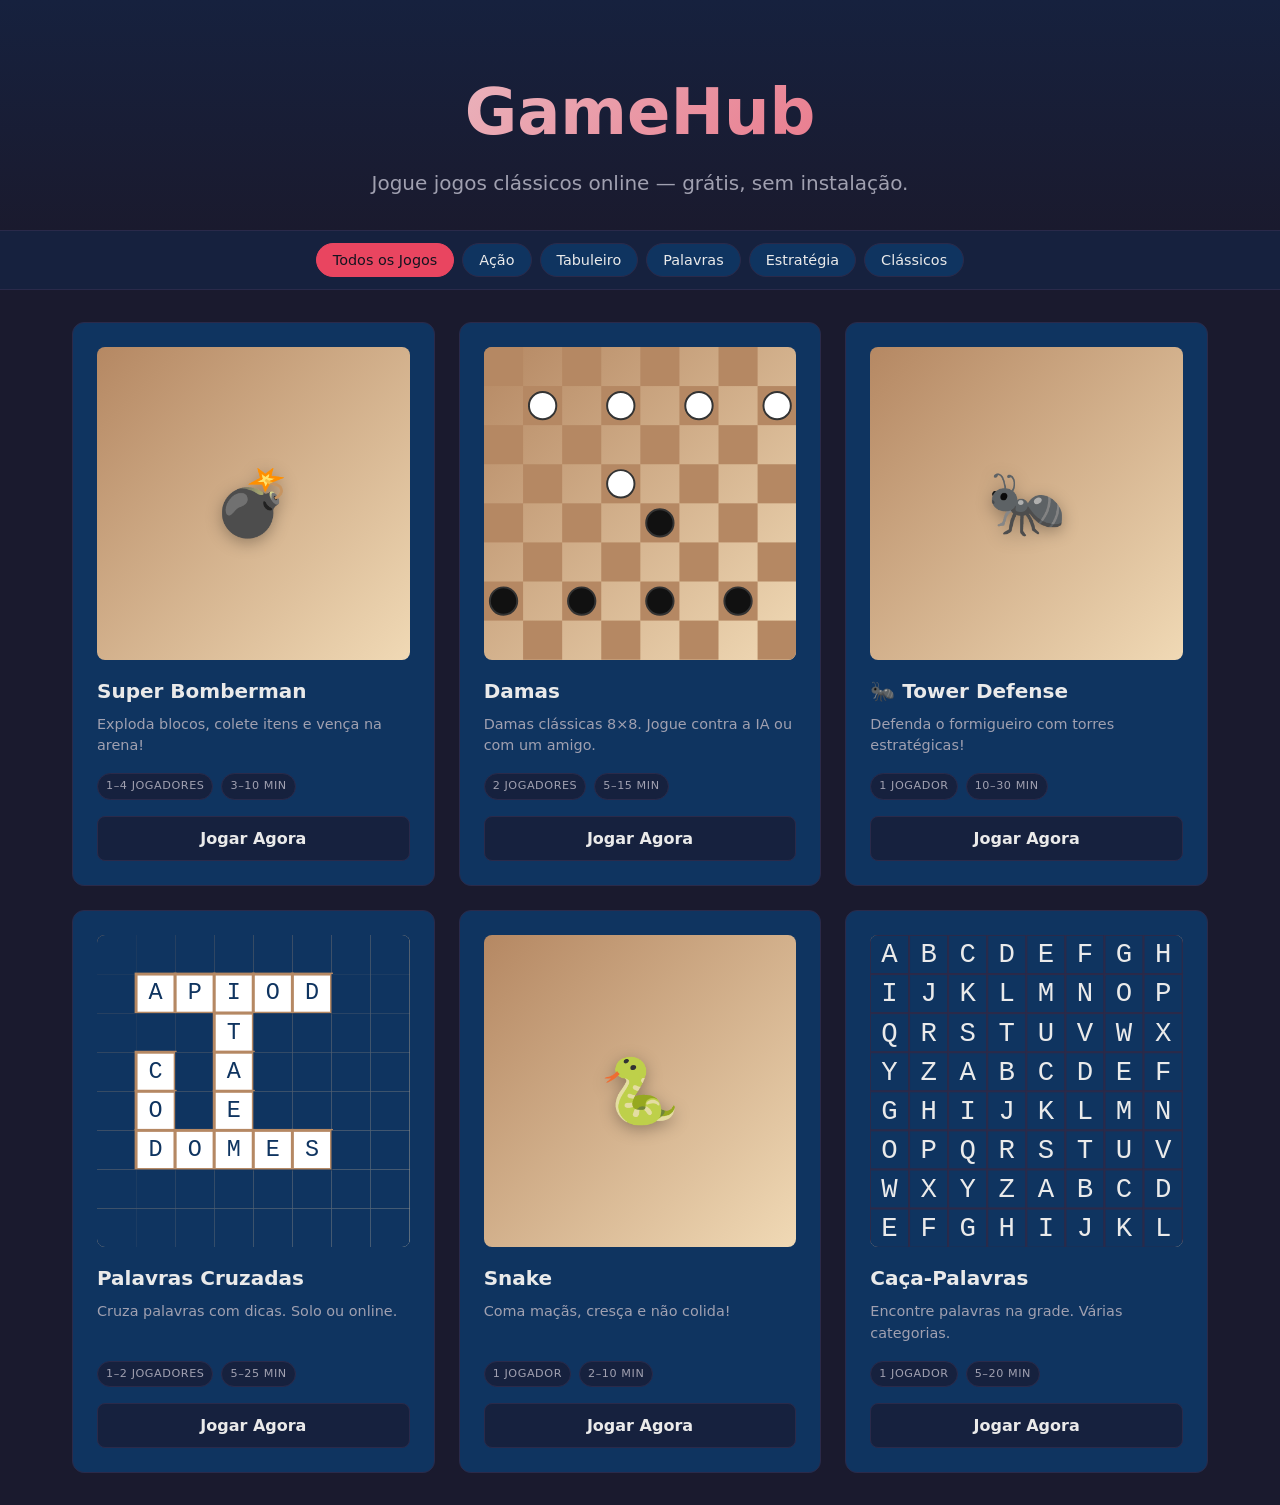
==== commit 1ed57595: "fix(tower_defense): fix enemy movement oscillation, continuous websocket broadcast, and rebalance ar" ====
--- a/static/index.html
+++ b/static/index.html
@@ -66,6 +66,15 @@
     </header>
     <main class="game-main">
       <aside class="sidebar" id="sidebar" aria-label="Game info">
+        <section class="panel difficulty-select" id="ai-difficulty-panel">
+          <h4>Dificuldade da IA</h4>
+          <div class="diff-buttons">
+            <button class="diff-btn active" data-diff="easy" onclick="window.setCheckersDifficulty('easy')">Fácil</button>
+            <button class="diff-btn" data-diff="medium" onclick="window.setCheckersDifficulty('medium')">Médio</button>
+            <button class="diff-btn" data-diff="hard" onclick="window.setCheckersDifficulty('hard')">Difícil</button>
+          </div>
+          <p class="diff-desc" id="ai-diff-desc">Profundidade: 2</p>
+        </section>
         <section class="panel captured" id="captured-white">
           <h4>Capturadas (Brancas)</h4>
           <div class="pieces" id="captured-white-pieces"></div>
--- a/static/styles.css
+++ b/static/styles.css
@@ -97,7 +97,7 @@
 .modal-content { position: relative; background: var(--bg-secondary); border: 1px solid var(--border); border-radius: var(--radius); max-width: 720px; width: 100%; max-height: 90vh; overflow-y: auto; display: grid; grid-template-columns: 1fr; animation: slideUp 0.3s var(--transition); }
 @keyframes slideUp { from { opacity: 0; transform: translateY(20px); } to { opacity: 1; transform: none; } }
 @media (min-width: 640px) { .modal-content { grid-template-columns: 320px 1fr; } }
-.modal-close { position: absolute; top: 1rem; right: 1rem; width: 36px; height: 36px; border-radius: 50%; background: var(--bg-card); border: 1px solid var(--border); color: var(--text-secondary); font-size: 1.5rem; display: flex; align-items: center; justify-content: center; z-index: 1; transition: all var(--transition); }
+.modal-close { position: absolute; top: 1rem; right: 1rem; width: 36px; height: 36px; border-radius: 50%; background: var(--bg-card); border: 1px solid var(--border); color: var(--text-secondary); font-size: 1.5rem; display: flex; align-items: center; justify-content: center; z-index: 10; transition: all var(--transition); }
 .modal-close:hover { background: var(--accent); color: var(--on-accent); border-color: var(--accent); }
 .modal-visual { background: var(--bg-primary); border-bottom: 1px solid var(--border); display: flex; align-items: center; justify-content: center; padding: 1.5rem; }
 @media (min-width: 640px) { .modal-visual { border-bottom: none; border-right: 1px solid var(--border); min-height: 400px; } }
@@ -124,7 +124,7 @@
 .game-header { display: flex; align-items: center; gap: 1rem; padding: 1rem 1.5rem; background: var(--bg-secondary); border-bottom: 1px solid var(--border); position: sticky; top: 0; z-index: 10; }
 .btn-back { width: 40px; height: 40px; border-radius: 50%; background: var(--bg-card); border: 1px solid var(--border); color: var(--text-secondary); display: flex; align-items: center; justify-content: center; transition: all var(--transition); }
 .btn-back:hover { background: var(--accent); color: var(--on-accent); border-color: var(--accent); }
-.game-status { flex: 1; text-align: center; }
+.game-status { flex: 1; text-align: center; display: flex; flex-direction: row; align-items: center; justify-content: center; gap: 1rem; flex-wrap: wrap; }
 #turn-indicator { font-weight: 600; font-size: 1.1rem; }
 #turn-indicator.white { color: var(--piece-white); }
 #turn-indicator.black { color: var(--gold); }
@@ -146,6 +146,11 @@
 .captured .pieces { display: flex; flex-wrap: wrap; gap: 0.4rem; justify-content: center; min-height: 60px; }
 .captured-piece { width: 32px; height: 32px; border-radius: 50%; background: radial-gradient(circle at 30% 30%, var(--piece-white) 0%, var(--piece-black) 100%); box-shadow: 0 2px 4px rgba(0,0,0,0.3); position: relative; }
 .captured-piece.black { background: radial-gradient(circle at 30% 30%, #444 0%, var(--piece-black) 100%); }
+.diff-buttons { display: flex; gap: 0.4rem; margin-bottom: 0.5rem; }
+.diff-btn { flex: 1; padding: 0.4rem 0.6rem; background: var(--bg-card); border: 1px solid var(--border); border-radius: 6px; color: var(--text-secondary); font-size: 0.8rem; font-weight: 500; cursor: pointer; transition: all var(--transition); }
+.diff-btn:hover { border-color: var(--accent); color: var(--text-primary); }
+.diff-btn.active { background: var(--accent); color: var(--on-accent); border-color: var(--accent); }
+.diff-desc { font-size: 0.75rem; color: var(--text-secondary); text-align: center; margin: 0; }
 .history ol { display: grid; gap: 0.3rem; }
 .history li { font-family: var(--font-mono); font-size: 0.8rem; color: var(--text-secondary); padding: 0.25rem 0.5rem; background: var(--bg-card); border-radius: 4px; transition: all var(--transition); cursor: pointer; }
 .history li:hover { background: var(--border); color: var(--text-primary); }
@@ -177,6 +182,12 @@
   .hero h1 { font-size: 2rem; }
   .btn-play { padding: 0.6rem; font-size: 0.9rem; }
   .game-menu { display: none; }
+  .game-header { padding: 0.5rem 0.75rem; gap: 0.5rem; }
+  .btn-back { width: 32px; height: 32px; }
+  .btn-back svg { width: 18px; height: 18px; }
+  .game-status { flex-direction: column; gap: 0.1rem; }
+  #turn-indicator { font-size: 0.9rem; }
+  #timer { font-size: 1rem; }
 }
 
 /* ===== WORD SEARCH SPECIFIC ===== */
@@ -240,8 +251,8 @@
 @media (max-width: 768px) {
   .word-list li { font-size: 0.8rem; padding: 0.4rem 0.5rem; }
 }
-@media (max-width: 480px) {
-  .wordsearch-grid td { width: 30px; height: 30px; font-size: 0.8rem; }
+@media (max-width: 640px) {
+  .wordsearch-grid td { width: 22px; height: 22px; font-size: 0.75rem; }
 }
 
 /* ===== CROSSWORD ===== */
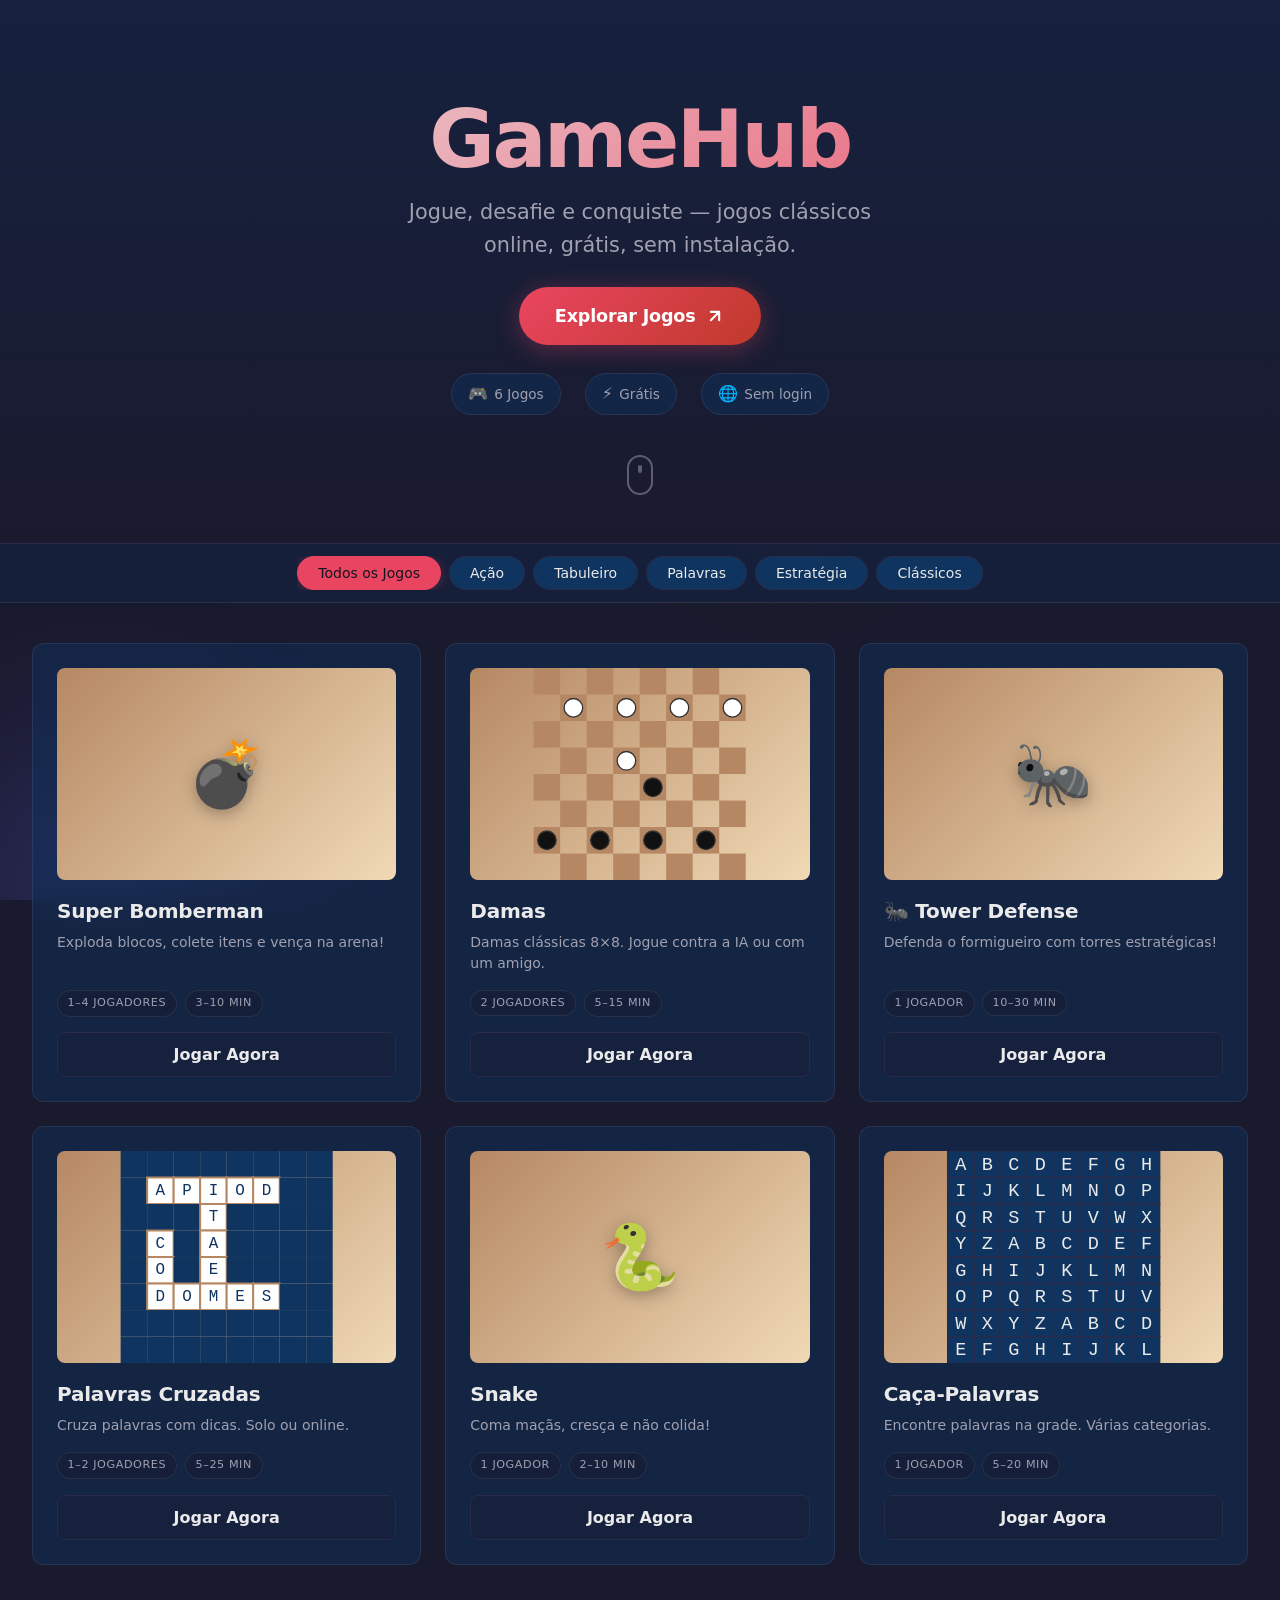
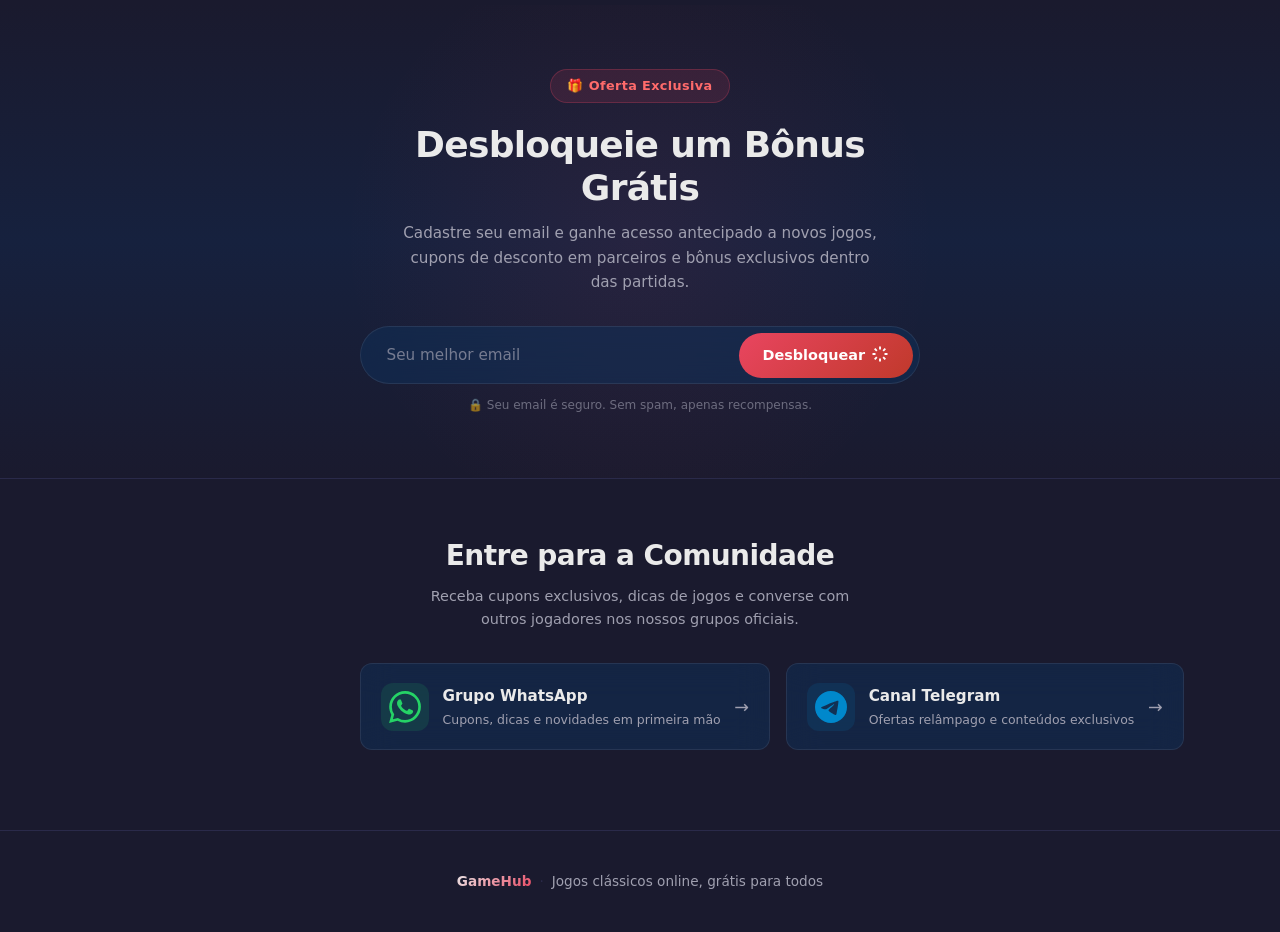
==== commit 53f39c6f: "feat(ui): enhance landing page, fix checkers & bomberman polish - Redesign landing page with hero an" ====
--- a/static/index.html
+++ b/static/index.html
@@ -9,15 +9,129 @@
 <body>
   <!-- ===== LANDING PAGE ===== -->
   <section id="landing" class="page active" aria-label="Game selection">
+    <!-- Animated background orbs -->
+    <div class="hero-bg" aria-hidden="true">
+      <div class="orb orb-1"></div>
+      <div class="orb orb-2"></div>
+      <div class="orb orb-3"></div>
+    </div>
+
     <header class="hero">
-      <h1>GameHub</h1>
-      <p class="hero-tagline">Jogue jogos clássicos online — grátis, sem instalação.</p>
+      <div class="hero-content">
+        <h1>GameHub</h1>
+        <p class="hero-tagline">Jogue, desafie e conquiste — jogos clássicos online, grátis, sem instalação.</p>
+        <div class="hero-cta">
+          <a href="#game-grid" class="btn-hero-cta" id="hero-cta-btn">
+            <span>Explorar Jogos</span>
+            <svg width="20" height="20" viewBox="0 0 24 24" fill="none" stroke="currentColor" stroke-width="2.5" stroke-linecap="round" stroke-linejoin="round"><path d="M7 17l9.2-9.2M17 17V7H7"/></svg>
+          </a>
+        </div>
+        <div class="hero-stats">
+          <span class="stat"><span class="stat-icon">🎮</span> 6 Jogos</span>
+          <span class="stat"><span class="stat-icon">⚡</span> Grátis</span>
+          <span class="stat"><span class="stat-icon">🌐</span> Sem login</span>
+        </div>
+      </div>
+      <div class="scroll-indicator" aria-hidden="true">
+        <div class="scroll-mouse">
+          <div class="scroll-wheel"></div>
+        </div>
+      </div>
     </header>
+
     <nav class="category-nav" aria-label="Categorias de jogos">
       <ul class="category-list"></ul>
       <button class="category-toggle" aria-label="Abrir categorias" aria-expanded="false">Categorias</button>
     </nav>
-    <main class="game-grid" id="game-grid" role="list"></main>
+
+    <main class="game-grid-wrapper">
+      <div class="game-grid" id="game-grid" role="list">
+        <!-- Loading skeleton -->
+        <div class="game-skeleton" aria-hidden="true">
+          <div class="skeleton-thumb"></div>
+          <div class="skeleton-text"></div>
+          <div class="skeleton-text short"></div>
+        </div>
+        <div class="game-skeleton" aria-hidden="true">
+          <div class="skeleton-thumb"></div>
+          <div class="skeleton-text"></div>
+          <div class="skeleton-text short"></div>
+        </div>
+        <div class="game-skeleton" aria-hidden="true">
+          <div class="skeleton-thumb"></div>
+          <div class="skeleton-text"></div>
+          <div class="skeleton-text short"></div>
+        </div>
+      </div>
+    </main>
+
+    <!-- ===== BONUS / LEAD CAPTURE ===== -->
+    <section class="bonus-section" id="bonus-section" aria-label="Bônus exclusivo">
+      <div class="bonus-inner">
+        <div class="bonus-badge">🎁 Oferta Exclusiva</div>
+        <h2 class="bonus-title">Desbloqueie um Bônus Grátis</h2>
+        <p class="bonus-desc">Cadastre seu email e ganhe acesso antecipado a novos jogos, cupons de desconto em parceiros e bônus exclusivos dentro das partidas.</p>
+        <form class="bonus-form" id="bonus-form" novalidate>
+          <div class="bonus-input-group">
+            <input
+              type="email"
+              id="bonus-email"
+              class="bonus-input"
+              placeholder="Seu melhor email"
+              required
+              autocomplete="email"
+              aria-label="Endereço de email"
+            />
+            <button type="submit" class="bonus-submit" id="bonus-submit-btn">
+              <span class="bonus-submit-text">Desbloquear</span>
+              <span class="bonus-submit-loading hidden" aria-hidden="true">
+                <svg width="18" height="18" viewBox="0 0 24 24" fill="none" stroke="currentColor" stroke-width="2.5"><path d="M12 2v4M12 18v4M4.93 4.93l2.83 2.83M16.24 16.24l2.83 2.83M2 12h4M18 12h4M4.93 19.07l2.83-2.83M16.24 7.76l2.83-2.83"/></svg>
+              </span>
+            </button>
+          </div>
+          <div class="bonus-feedback hidden" id="bonus-feedback" role="alert" aria-live="polite"></div>
+          <p class="bonus-privacy">🔒 Seu email é seguro. Sem spam, apenas recompensas.</p>
+        </form>
+      </div>
+    </section>
+
+    <!-- ===== COMMUNITY ===== -->
+    <section class="community-section" id="community-section" aria-label="Comunidade">
+      <div class="community-inner">
+        <h2 class="community-title">Entre para a Comunidade</h2>
+        <p class="community-desc">Receba cupons exclusivos, dicas de jogos e converse com outros jogadores nos nossos grupos oficiais.</p>
+        <div class="community-cards">
+          <a href="https://chat.whatsapp.com/SEU_GRUPO_WHATSAPP" target="_blank" rel="noopener noreferrer" class="community-card community-whatsapp" id="community-whatsapp">
+            <div class="community-card-icon">
+              <svg width="32" height="32" viewBox="0 0 24 24" fill="currentColor"><path d="M17.472 14.382c-.297-.149-1.758-.867-2.03-.967-.273-.099-.471-.148-.67.15-.197.297-.767.966-.94 1.164-.173.199-.347.223-.644.075-.297-.15-1.255-.463-2.39-1.475-.883-.788-1.48-1.761-1.653-2.059-.173-.297-.018-.458.13-.606.134-.133.298-.347.446-.52.149-.174.198-.298.298-.497.099-.198.05-.371-.025-.52-.075-.149-.669-1.612-.916-2.207-.242-.579-.487-.5-.669-.51-.173-.008-.371-.01-.57-.01-.198 0-.52.074-.792.372-.272.297-1.04 1.016-1.04 2.479 0 1.462 1.065 2.875 1.213 3.074.149.198 2.096 3.2 5.077 4.487.709.306 1.262.489 1.694.625.712.227 1.36.195 1.871.118.571-.085 1.758-.719 2.006-1.413.248-.694.248-1.289.173-1.413-.074-.124-.272-.198-.57-.347m-5.421 7.403h-.004a9.87 9.87 0 01-5.031-1.378l-.361-.214-3.741.982.998-3.648-.235-.374a9.86 9.86 0 01-1.51-5.26c.001-5.45 4.436-9.884 9.888-9.884 2.64 0 5.122 1.03 6.988 2.898a9.825 9.825 0 012.893 6.994c-.003 5.45-4.437 9.884-9.885 9.884m8.413-18.297A11.815 11.815 0 0012.05 0C5.495 0 .16 5.335.157 11.892c0 2.096.547 4.142 1.588 5.945L.057 24l6.305-1.654a11.882 11.882 0 005.683 1.448h.005c6.554 0 11.89-5.335 11.893-11.893a11.821 11.821 0 00-3.48-8.413z"/></svg>
+            </div>
+            <div class="community-card-info">
+              <h3>Grupo WhatsApp</h3>
+              <p>Cupons, dicas e novidades em primeira mão</p>
+            </div>
+            <span class="community-card-arrow">→</span>
+          </a>
+          <a href="https://t.me/SEU_CANAL_TELEGRAM" target="_blank" rel="noopener noreferrer" class="community-card community-telegram" id="community-telegram">
+            <div class="community-card-icon">
+              <svg width="32" height="32" viewBox="0 0 24 24" fill="currentColor"><path d="M11.944 0A12 12 0 0 0 0 12a12 12 0 0 0 12 12 12 12 0 0 0 12-12A12 12 0 0 0 12 0a12 12 0 0 0-.056 0zm4.962 7.224c.1-.002.321.023.465.14a.506.506 0 0 1 .171.325c.016.093.036.306.02.472-.18 1.898-.962 6.502-1.36 8.627-.168.9-.499 1.201-.82 1.23-.696.065-1.225-.46-1.9-.902-1.056-.693-1.653-1.124-2.678-1.8-1.185-.78-.417-1.21.258-1.91.177-.184 3.247-2.977 3.307-3.23.007-.032.014-.15-.056-.212s-.174-.041-.249-.024c-.106.024-1.793 1.14-5.061 3.345-.48.33-.913.49-1.302.48-.428-.008-1.252-.241-1.865-.44-.752-.245-1.349-.374-1.297-.789.027-.216.325-.437.893-.663 3.498-1.524 5.83-2.529 6.998-3.014 3.332-1.386 4.025-1.627 4.476-1.635z"/></svg>
+            </div>
+            <div class="community-card-info">
+              <h3>Canal Telegram</h3>
+              <p>Ofertas relâmpago e conteúdos exclusivos</p>
+            </div>
+            <span class="community-card-arrow">→</span>
+          </a>
+        </div>
+      </div>
+    </section>
+
+    <footer class="landing-footer">
+      <div class="footer-inner">
+        <span class="footer-brand">GameHub</span>
+        <span class="footer-sep">·</span>
+        <span>Jogos clássicos online, grátis para todos</span>
+      </div>
+    </footer>
   </section>
 
   <!-- ===== GAME DETAIL MODAL ===== -->
@@ -50,8 +164,6 @@
       <button class="btn-back" id="btn-back-to-landing" aria-label="Voltar para a seleção de jogos">
         <svg width="24" height="24" viewBox="0 0 24 24" fill="none" stroke="currentColor" stroke-width="2"><path d="M19 12H5M12 19l-7-7 7-7"/></svg>
       </button>
-      <!-- Lives in the header, not inside #sidebar: the sidebar is translated
-           off-screen on mobile, and its innerHTML is rewritten per game. -->
       <button class="sidebar-toggle" id="sidebar-toggle" aria-label="Abrir painel do jogo" aria-expanded="false">
         <svg width="24" height="24" viewBox="0 0 24 24" fill="none" stroke="currentColor" stroke-width="2"><line x1="4" y1="12" x2="20" y2="12"/><line x1="4" y1="6" x2="20" y2="6"/><line x1="4" y1="18" x2="20" y2="18"/></svg>
       </button>
@@ -66,6 +178,12 @@
     </header>
     <main class="game-main">
       <aside class="sidebar" id="sidebar" aria-label="Game info">
+        <section class="panel elo-panel" id="elo-panel">
+          <h4>🏅 Ranking</h4>
+          <div class="elo-rating" id="elo-rating">—</div>
+          <div class="elo-record" id="elo-record">V: 0 / D: 0 / E: 0</div>
+          <div class="elo-peak" id="elo-peak"></div>
+        </section>
         <section class="panel difficulty-select" id="ai-difficulty-panel">
           <h4>Dificuldade da IA</h4>
           <div class="diff-buttons">
@@ -95,6 +213,23 @@
     </main>
   </section>
 
+  <!-- ===== GAME OVER OVERLAY ===== -->
+  <div class="game-over-overlay hidden" id="game-over-overlay">
+    <div class="game-over-content">
+      <div class="game-over-title" id="game-over-title"></div>
+      <div class="game-over-message" id="game-over-message"></div>
+      <div class="elo-summary" id="elo-summary">
+        <div class="elo-change" id="elo-change"></div>
+        <div class="elo-new-rating" id="elo-new-rating"></div>
+        <div class="elo-stats-line" id="elo-stats-line"></div>
+      </div>
+      <div class="game-over-actions">
+        <button class="btn-primary" id="btn-game-over-again">Jogar Novamente</button>
+        <button class="btn-secondary" id="btn-game-over-back">Voltar</button>
+      </div>
+    </div>
+  </div>
+
   <script type="module" src="/static/app.js?v=2"></script>
 </body>
-</html>+</html>
--- a/static/styles.css
+++ b/static/styles.css
@@ -1,3 +1,8 @@
+/* ============================================================
+   GameHub — Enhanced Landing Page Styles
+   Design System: "The Showcase Stage" (dark navy theater)
+   ============================================================ */
+
 :root {
   --bg-primary: #1a1a2e;
   --bg-secondary: #16213e;
@@ -18,9 +23,17 @@
   --font-sans: system-ui, -apple-system, "Segoe UI", Roboto, Helvetica, Arial, sans-serif;
   --font-mono: "SF Mono", "Fira Code", monospace;
   --on-accent: #14141f;
+
+  /* Enhanced tokens */
+  --glass-bg: rgba(15, 52, 96, 0.45);
+  --glass-border: rgba(255, 255, 255, 0.08);
+  --glass-blur: 16px;
+  --glow-red: 0 0 40px rgba(233, 69, 96, 0.15);
+  --glow-gold: 0 0 30px rgba(255, 215, 0, 0.1);
 }
 
 * { box-sizing: border-box; margin: 0; padding: 0; }
+html { scroll-behavior: smooth; }
 html, body { height: 100%; font-family: var(--font-sans); background: var(--bg-primary); color: var(--text-primary); line-height: 1.5; }
 a { color: var(--accent); text-decoration: none; }
 a:hover { text-decoration: underline; }
@@ -29,157 +42,1376 @@
 
 /* ===== PAGE VISIBILITY ===== */
 .page { display: none; }
-.page.active { display: block; animation: fadeIn 0.3s var(--transition); }
-@keyframes fadeIn { from { opacity: 0; transform: translateY(10px); } to { opacity: 1; transform: none; } }
-
-/* ===== HERO ===== */
-.hero { text-align: center; padding: 4rem 2rem 2rem; background: linear-gradient(180deg, var(--bg-secondary) 0%, var(--bg-primary) 100%); border-bottom: 1px solid var(--border); }
-.hero h1 { font-size: clamp(2.5rem, 6vw, 4rem); font-weight: 700; margin-bottom: 0.5rem; background: linear-gradient(135deg, var(--text-primary), var(--accent)); -webkit-background-clip: text; -webkit-text-fill-color: transparent; background-clip: text; }
-.hero-tagline { font-size: clamp(1rem, 2.5vw, 1.25rem); color: var(--text-secondary); max-width: 600px; margin: 0 auto; }
-
-/* ===== CATEGORY NAV ===== */
-.category-nav { position: sticky; top: 0; z-index: 10; display: flex; align-items: center; justify-content: center; background: var(--bg-secondary); border-bottom: 1px solid var(--border); padding: 0.75rem 1rem; gap: 0.75rem; }
-.category-list { display: flex; gap: 0.5rem; overflow-x: auto; scrollbar-width: none; list-style: none; margin: 0; padding: 0; }
+.page.active { display: block; animation: pageEnter 0.4s cubic-bezier(0.4, 0, 0.2, 1); }
+
+@keyframes pageEnter {
+  from { opacity: 0; transform: translateY(16px); }
+  to { opacity: 1; transform: translateY(0); }
+}
+
+/* Smooth fade-out when leaving a page */
+.page.leaving {
+  animation: pageLeave 0.25s cubic-bezier(0.4, 0, 1, 1) forwards;
+}
+
+@keyframes pageLeave {
+  from { opacity: 1; transform: translateY(0); }
+  to { opacity: 0; transform: translateY(-8px); }
+}
+
+/* ============================================================
+   HERO — Animated Background + Content
+   ============================================================ */
+
+.hero-bg {
+  position: absolute;
+  inset: 0;
+  overflow: hidden;
+  pointer-events: none;
+  z-index: 0;
+}
+
+.orb {
+  position: absolute;
+  border-radius: 50%;
+  filter: blur(80px);
+  opacity: 0.35;
+  will-change: transform;
+}
+
+.orb-1 {
+  width: 500px;
+  height: 500px;
+  background: radial-gradient(circle, var(--accent) 0%, transparent 70%);
+  top: -15%;
+  right: -10%;
+  animation: orbFloat1 18s ease-in-out infinite;
+}
+
+.orb-2 {
+  width: 400px;
+  height: 400px;
+  background: radial-gradient(circle, #6366f1 0%, transparent 70%);
+  bottom: -20%;
+  left: -8%;
+  animation: orbFloat2 22s ease-in-out infinite;
+}
+
+.orb-3 {
+  width: 300px;
+  height: 300px;
+  background: radial-gradient(circle, var(--gold) 0%, transparent 70%);
+  top: 30%;
+  left: 50%;
+  opacity: 0.15;
+  animation: orbFloat3 15s ease-in-out infinite;
+}
+
+@keyframes orbFloat1 {
+  0%, 100% { transform: translate(0, 0) scale(1); }
+  33% { transform: translate(-60px, 40px) scale(1.1); }
+  66% { transform: translate(30px, -50px) scale(0.95); }
+}
+
+@keyframes orbFloat2 {
+  0%, 100% { transform: translate(0, 0) scale(1); }
+  33% { transform: translate(50px, -30px) scale(1.05); }
+  66% { transform: translate(-40px, 20px) scale(0.9); }
+}
+
+@keyframes orbFloat3 {
+  0%, 100% { transform: translate(0, 0) scale(1); }
+  50% { transform: translate(-80px, 30px) scale(1.15); }
+}
+
+.hero {
+  position: relative;
+  text-align: center;
+  padding: 6rem 2rem 3rem;
+  background: linear-gradient(180deg, var(--bg-secondary) 0%, var(--bg-primary) 100%);
+  border-bottom: 1px solid var(--border);
+  overflow: hidden;
+}
+
+.hero-content {
+  position: relative;
+  z-index: 1;
+}
+
+.hero h1 {
+  font-size: clamp(3rem, 7vw, 5rem);
+  font-weight: 800;
+  letter-spacing: -0.03em;
+  line-height: 1.1;
+  margin-bottom: 0.75rem;
+  background: linear-gradient(135deg, var(--text-primary) 0%, var(--accent) 50%, var(--gold) 100%);
+  background-size: 200% 200%;
+  -webkit-background-clip: text;
+  -webkit-text-fill-color: transparent;
+  background-clip: text;
+  animation: heroGradient 6s ease-in-out infinite;
+}
+
+@keyframes heroGradient {
+  0%, 100% { background-position: 0% 50%; }
+  50% { background-position: 100% 50%; }
+}
+
+.hero-tagline {
+  font-size: clamp(1rem, 2.5vw, 1.3rem);
+  color: var(--text-secondary);
+  max-width: 520px;
+  margin: 0 auto 1.5rem;
+  font-weight: 400;
+  line-height: 1.6;
+}
+
+.hero-stats {
+  display: flex;
+  justify-content: center;
+  gap: 1.5rem;
+  flex-wrap: wrap;
+}
+
+.stat {
+  display: inline-flex;
+  align-items: center;
+  gap: 0.4rem;
+  padding: 0.5rem 1rem;
+  background: var(--glass-bg);
+  backdrop-filter: blur(var(--glass-blur));
+  -webkit-backdrop-filter: blur(var(--glass-blur));
+  border: 1px solid var(--glass-border);
+  border-radius: 999px;
+  font-size: 0.85rem;
+  font-weight: 500;
+  color: var(--text-secondary);
+  transition: border-color 0.3s, color 0.3s;
+}
+
+.stat:hover {
+  border-color: var(--accent);
+  color: var(--text-primary);
+}
+
+.stat-icon {
+  font-size: 1rem;
+}
+
+/* Hero CTA Button */
+.hero-cta {
+  margin-bottom: 1.75rem;
+}
+
+.btn-hero-cta {
+  display: inline-flex;
+  align-items: center;
+  gap: 0.6rem;
+  padding: 1rem 2.25rem;
+  background: linear-gradient(135deg, var(--accent) 0%, #c0392b 100%);
+  color: #fff;
+  font-size: 1.1rem;
+  font-weight: 700;
+  letter-spacing: -0.01em;
+  border-radius: 999px;
+  text-decoration: none;
+  transition: all 0.3s cubic-bezier(0.4, 0, 0.2, 1);
+  box-shadow: 0 4px 24px rgba(233, 69, 96, 0.35);
+  position: relative;
+  overflow: hidden;
+}
+
+.btn-hero-cta::before {
+  content: '';
+  position: absolute;
+  inset: 0;
+  background: linear-gradient(135deg, rgba(255,255,255,0.15), transparent);
+  opacity: 0;
+  transition: opacity 0.3s;
+}
+
+.btn-hero-cta:hover {
+  transform: translateY(-3px) scale(1.03);
+  box-shadow: 0 8px 32px rgba(233, 69, 96, 0.5);
+  text-decoration: none;
+}
+
+.btn-hero-cta:hover::before { opacity: 1; }
+.btn-hero-cta:active { transform: translateY(0) scale(0.98); }
+
+.btn-hero-cta svg {
+  transition: transform 0.3s;
+}
+
+.btn-hero-cta:hover svg {
+  transform: translate(2px, -2px);
+}
+
+/* Scroll Indicator */
+.scroll-indicator {
+  display: flex;
+  justify-content: center;
+  margin-top: 2.5rem;
+  opacity: 0.5;
+  animation: scrollFade 3s ease-in-out infinite;
+}
+
+.scroll-mouse {
+  width: 26px;
+  height: 40px;
+  border: 2px solid var(--text-secondary);
+  border-radius: 13px;
+  position: relative;
+}
+
+.scroll-wheel {
+  width: 4px;
+  height: 8px;
+  background: var(--text-secondary);
+  border-radius: 2px;
+  position: absolute;
+  top: 8px;
+  left: 50%;
+  transform: translateX(-50%);
+  animation: scrollBounce 2s ease-in-out infinite;
+}
+
+@keyframes scrollBounce {
+  0%, 100% { opacity: 1; transform: translateX(-50%) translateY(0); }
+  50% { opacity: 0.3; transform: translateX(-50%) translateY(10px); }
+}
+
+@keyframes scrollFade {
+  0%, 100% { opacity: 0.5; }
+  50% { opacity: 0.25; }
+}
+
+/* ============================================================
+   LOADING SKELETON
+   ============================================================ */
+
+.game-grid-wrapper {
+  position: relative;
+}
+
+.game-skeleton {
+  background: var(--glass-bg);
+  border: 1px solid var(--glass-border);
+  border-radius: var(--radius);
+  padding: 1.5rem;
+  display: flex;
+  flex-direction: column;
+  overflow: hidden;
+}
+
+.skeleton-thumb {
+  width: 100%;
+  aspect-ratio: 16/10;
+  border-radius: calc(var(--radius) - 4px);
+  background: linear-gradient(90deg, var(--bg-card) 25%, rgba(255,255,255,0.04) 50%, var(--bg-card) 75%);
+  background-size: 200% 100%;
+  animation: shimmer 1.8s ease-in-out infinite;
+  margin-bottom: 1rem;
+}
+
+.skeleton-text {
+  height: 14px;
+  border-radius: 7px;
+  background: linear-gradient(90deg, var(--bg-card) 25%, rgba(255,255,255,0.04) 50%, var(--bg-card) 75%);
+  background-size: 200% 100%;
+  animation: shimmer 1.8s ease-in-out infinite;
+  margin-bottom: 0.5rem;
+}
+
+.skeleton-text.short {
+  width: 60%;
+}
+
+@keyframes shimmer {
+  0% { background-position: 200% 0; }
+  100% { background-position: -200% 0; }
+}
+
+.game-skeleton.hidden-skeleton {
+  display: none;
+}
+
+/* ============================================================
+   CATEGORY NAV — Frosted Glass Sticky Bar
+   ============================================================ */
+
+.category-nav {
+  position: sticky;
+  top: 0;
+  z-index: 10;
+  display: flex;
+  align-items: center;
+  justify-content: center;
+  background: rgba(22, 33, 62, 0.8);
+  backdrop-filter: blur(20px);
+  -webkit-backdrop-filter: blur(20px);
+  border-bottom: 1px solid var(--glass-border);
+  padding: 0.75rem 1.5rem;
+  gap: 0.75rem;
+  transition: background 0.3s, box-shadow 0.3s, padding 0.3s;
+}
+
+.category-nav.scrolled {
+  background: rgba(22, 33, 62, 0.95);
+  box-shadow: 0 4px 20px rgba(0, 0, 0, 0.3);
+  padding: 0.5rem 1.5rem;
+}
+
+.category-list {
+  display: flex;
+  gap: 0.5rem;
+  overflow-x: auto;
+  scrollbar-width: none;
+  list-style: none;
+  margin: 0;
+  padding: 0;
+}
 .category-list::-webkit-scrollbar { display: none; }
-.category-tab { padding: 0.5rem 1rem; border-radius: 999px; background: var(--bg-card); border: 1px solid var(--border); color: var(--text-primary); font-weight: 500; font-size: 0.9rem; white-space: nowrap; transition: border-color var(--transition), color var(--transition), background var(--transition); }
-.category-tab:hover { border-color: var(--accent); color: var(--accent-hover); }
-.category-tab.active { background: var(--accent); border-color: var(--accent); color: var(--on-accent); }
-.category-toggle { display: none; padding: 0.5rem 1rem; border-radius: 999px; background: var(--bg-card); border: 1px solid var(--border); color: var(--text-primary); font-weight: 500; font-size: 0.9rem; }
-
-@media (max-width: 768px) {
-  .category-nav { justify-content: space-between; }
-  .category-toggle { display: block; }
-  .category-list { display: none; position: absolute; top: 100%; left: 0; right: 0; flex-direction: column; align-items: stretch; gap: 0.25rem; background: var(--bg-secondary); border-bottom: 1px solid var(--border); padding: 0.5rem 1rem; max-height: 60vh; overflow-y: auto; }
-  .category-list.open { display: flex; }
-  .category-tab { text-align: left; border-radius: calc(var(--radius) - 4px); }
-}
-
-/* ===== GAME GRID ===== */
-.game-grid { display: grid; grid-template-columns: repeat(auto-fit, minmax(280px, 1fr)); gap: 1.5rem; padding: 2rem; max-width: 1200px; margin: 0 auto; }
-.game-card { background: var(--bg-card); border: 1px solid var(--border); border-radius: var(--radius); padding: 1.5rem; display: flex; flex-direction: column; transition: transform var(--transition), box-shadow var(--transition), border-color var(--transition); position: relative; overflow: hidden; }
-.game-card::before { content: ''; position: absolute; top: 0; left: 0; right: 0; height: 3px; background: linear-gradient(90deg, var(--accent), var(--gold)); opacity: 0; transition: opacity var(--transition); }
-.game-card:hover { transform: translateY(-4px); box-shadow: var(--shadow); border-color: var(--accent); }
+
+.category-tab {
+  padding: 0.5rem 1.25rem;
+  border-radius: 999px;
+  background: var(--bg-card);
+  border: 1px solid var(--border);
+  color: var(--text-primary);
+  font-weight: 500;
+  font-size: 0.875rem;
+  white-space: nowrap;
+  transition: all 0.25s cubic-bezier(0.4, 0, 0.2, 1);
+  position: relative;
+  overflow: hidden;
+}
+
+.category-tab::before {
+  content: '';
+  position: absolute;
+  inset: 0;
+  border-radius: inherit;
+  background: linear-gradient(135deg, var(--accent), var(--accent-hover));
+  opacity: 0;
+  transition: opacity 0.25s;
+  z-index: -1;
+}
+
+.category-tab:hover {
+  border-color: var(--accent);
+  color: var(--accent-hover);
+  transform: translateY(-1px);
+}
+
+.category-tab.active {
+  background: var(--accent);
+  border-color: var(--accent);
+  color: var(--on-accent);
+  box-shadow: 0 2px 12px rgba(233, 69, 96, 0.3);
+}
+
+.category-tab.active::before { opacity: 1; }
+
+.category-toggle {
+  display: none;
+  padding: 0.5rem 1.25rem;
+  border-radius: 999px;
+  background: var(--bg-card);
+  border: 1px solid var(--border);
+  color: var(--text-primary);
+  font-weight: 500;
+  font-size: 0.875rem;
+}
+
+/* ============================================================
+   GAME GRID — Responsive Card Layout
+   ============================================================ */
+
+.game-grid {
+  display: grid;
+  grid-template-columns: repeat(auto-fit, minmax(300px, 1fr));
+  gap: 1.5rem;
+  padding: 2.5rem 2rem;
+  max-width: 1280px;
+  margin: 0 auto;
+}
+
+/* ============================================================
+   GAME CARDS — Glassmorphism + Hover Effects
+   ============================================================ */
+
+.game-card {
+  background: var(--glass-bg);
+  backdrop-filter: blur(var(--glass-blur));
+  -webkit-backdrop-filter: blur(var(--glass-blur));
+  border: 1px solid var(--glass-border);
+  border-radius: var(--radius);
+  padding: 1.5rem;
+  display: flex;
+  flex-direction: column;
+  transition: all 0.35s cubic-bezier(0.4, 0, 0.2, 1);
+  position: relative;
+  overflow: hidden;
+}
+
+/* Gradient top strip — fades in on hover */
+.game-card::before {
+  content: '';
+  position: absolute;
+  top: 0;
+  left: 0;
+  right: 0;
+  height: 3px;
+  background: linear-gradient(90deg, var(--accent), var(--gold));
+  opacity: 0;
+  transition: opacity 0.35s;
+}
+
+/* Subtle inner glow on hover */
+.game-card::after {
+  content: '';
+  position: absolute;
+  inset: 0;
+  border-radius: inherit;
+  background: radial-gradient(ellipse at 50% 0%, rgba(233, 69, 96, 0.06) 0%, transparent 60%);
+  opacity: 0;
+  transition: opacity 0.35s;
+  pointer-events: none;
+}
+
+.game-card:hover {
+  transform: translateY(-6px);
+  box-shadow:
+    0 8px 32px rgba(0, 0, 0, 0.4),
+    0 0 0 1px rgba(233, 69, 96, 0.15);
+  border-color: rgba(233, 69, 96, 0.3);
+}
+
 .game-card:hover::before { opacity: 1; }
-.game-thumb { width: 100%; aspect-ratio: 1; border-radius: calc(var(--radius) - 4px); background: linear-gradient(135deg, var(--wood-dark), var(--wood-light)); display: flex; align-items: center; justify-content: center; margin-bottom: 1rem; position: relative; overflow: hidden; }
+.game-card:hover::after { opacity: 1; }
+
+.game-thumb {
+  width: 100%;
+  aspect-ratio: 16/10;
+  border-radius: calc(var(--radius) - 4px);
+  background: linear-gradient(135deg, var(--wood-dark), var(--wood-light));
+  display: flex;
+  align-items: center;
+  justify-content: center;
+  margin-bottom: 1rem;
+  position: relative;
+  overflow: hidden;
+}
+
 .game-thumb img { width: 100%; height: 100%; object-fit: cover; display: block; }
 .game-thumb svg { width: 100%; height: 100%; display: block; }
-.game-icon-real { font-size: 4rem; display: flex; align-items: center; justify-content: center; width: 100%; height: 100%; animation: iconFloat 3s ease-in-out infinite; filter: drop-shadow(0 4px 8px rgba(0,0,0,0.3)); }
-@keyframes iconFloat { 0%, 100% { transform: translateY(0); } 50% { transform: translateY(-8px); } }
+
+.game-icon-real {
+  font-size: 4rem;
+  display: flex;
+  align-items: center;
+  justify-content: center;
+  width: 100%;
+  height: 100%;
+  animation: iconFloat 3s ease-in-out infinite;
+  filter: drop-shadow(0 4px 8px rgba(0,0,0,0.3));
+  transition: transform 0.3s ease;
+}
+
+.game-card:hover .game-icon-real {
+  animation-play-state: paused;
+  transform: scale(1.1);
+}
+
+@keyframes iconFloat {
+  0%, 100% { transform: translateY(0); }
+  50% { transform: translateY(-8px); }
+}
+
 .game-info { flex: 1; display: flex; flex-direction: column; }
-.game-info h3 { font-size: 1.25rem; margin-bottom: 0.5rem; }
-.game-desc { color: var(--text-secondary); font-size: 0.9rem; margin-bottom: 1rem; flex: 1; }
-.game-meta { display: flex; flex-wrap: wrap; gap: 0.5rem; margin-bottom: 1rem; }
-
-/* ===== ENHANCED GAME CARDS ===== */
-.badge { font-size: 0.7rem; padding: 0.25rem 0.5rem; border-radius: 999px; background: var(--bg-secondary); color: var(--text-secondary); border: 1px solid var(--border); text-transform: uppercase; letter-spacing: 0.05em; white-space: nowrap; }
-
-.game-hover-overlay { position: absolute; inset: 0; background: rgba(0, 0, 0, 0.75); backdrop-filter: blur(4px); display: flex; flex-direction: column; align-items: center; justify-content: center; padding: 1.5rem; text-align: center; opacity: 0; pointer-events: none; transition: opacity 0.2s ease; z-index: 10; border-radius: var(--radius); }
-.game-card:hover .game-hover-overlay { opacity: 1; pointer-events: auto; }
-.game-hover-overlay h3 { font-size: 1.25rem; margin-bottom: 0.5rem; color: #fff; }
-.game-hover-overlay .game-desc { color: var(--text-secondary); font-size: 0.9rem; margin-bottom: 1rem; max-width: 260px; }
-.game-hover-meta { display: flex; gap: 1.5rem; margin-bottom: 1.5rem; color: var(--text-secondary); font-size: 0.85rem; }
+
+.game-info h3 {
+  font-size: 1.25rem;
+  font-weight: 700;
+  margin-bottom: 0.35rem;
+  letter-spacing: -0.01em;
+  transition: color 0.2s;
+}
+
+.game-card:hover .game-info h3 { color: var(--accent-hover); }
+
+.game-desc {
+  color: var(--text-secondary);
+  font-size: 0.875rem;
+  margin-bottom: 1rem;
+  flex: 1;
+  line-height: 1.5;
+}
+
+.game-meta {
+  display: flex;
+  flex-wrap: wrap;
+  gap: 0.5rem;
+  margin-bottom: 1rem;
+}
+
+/* ===== ENHANCED GAME CARDS — Badges & Overlays ===== */
+
+.badge {
+  font-size: 0.7rem;
+  padding: 0.25rem 0.6rem;
+  border-radius: 999px;
+  background: rgba(26, 26, 46, 0.6);
+  color: var(--text-secondary);
+  border: 1px solid var(--glass-border);
+  text-transform: uppercase;
+  letter-spacing: 0.05em;
+  white-space: nowrap;
+  backdrop-filter: blur(8px);
+  -webkit-backdrop-filter: blur(8px);
+}
+
+.game-hover-overlay {
+  position: absolute;
+  inset: 0;
+  background: rgba(10, 12, 24, 0.82);
+  backdrop-filter: blur(8px);
+  -webkit-backdrop-filter: blur(8px);
+  display: flex;
+  flex-direction: column;
+  align-items: center;
+  justify-content: center;
+  padding: 1.5rem;
+  text-align: center;
+  opacity: 0;
+  pointer-events: none;
+  transition: opacity 0.3s cubic-bezier(0.4, 0, 0.2, 1);
+  z-index: 10;
+  border-radius: var(--radius);
+}
+
+.game-card:hover .game-hover-overlay {
+  opacity: 1;
+  pointer-events: auto;
+}
+
+.game-hover-overlay h3 {
+  font-size: 1.25rem;
+  margin-bottom: 0.5rem;
+  color: #fff;
+  font-weight: 700;
+}
+
+.game-hover-overlay .game-desc {
+  color: var(--text-secondary);
+  font-size: 0.9rem;
+  margin-bottom: 1rem;
+  max-width: 260px;
+}
+
+.game-hover-meta {
+  display: flex;
+  gap: 1.5rem;
+  margin-bottom: 1.5rem;
+  color: var(--text-secondary);
+  font-size: 0.85rem;
+}
+
 .game-hover-meta span { display: flex; align-items: center; gap: 0.35rem; }
-.game-hover-meta .val { color: var(--text-primary); font-weight: 600; }
-.game-hover-overlay .btn-play { width: auto; min-width: 160px; padding: 0.875rem 1.5rem; font-size: 1rem; }
-
-.btn-play { width: 100%; padding: 0.75rem; background: var(--accent); color: var(--on-accent); border-radius: calc(var(--radius) - 4px); font-weight: 600; font-size: 1rem; transition: background var(--transition), transform 0.1s; }
-.btn-play:hover { background: var(--accent-hover); transform: scale(1.02); }
+.game-hover-meta .val { color: var(--gold); font-weight: 600; }
+
+.game-hover-overlay .btn-play {
+  width: auto;
+  min-width: 160px;
+  padding: 0.875rem 1.5rem;
+  font-size: 1rem;
+}
+
+.btn-play {
+  width: 100%;
+  padding: 0.75rem;
+  background: var(--accent);
+  color: var(--on-accent);
+  border-radius: calc(var(--radius) - 4px);
+  font-weight: 600;
+  font-size: 1rem;
+  transition: all 0.25s cubic-bezier(0.4, 0, 0.2, 1);
+  position: relative;
+  overflow: hidden;
+}
+
+.btn-play::before {
+  content: '';
+  position: absolute;
+  inset: 0;
+  background: linear-gradient(135deg, transparent, rgba(255,255,255,0.15));
+  opacity: 0;
+  transition: opacity 0.25s;
+}
+
+.btn-play:hover {
+  background: var(--accent-hover);
+  transform: scale(1.03);
+  box-shadow: 0 4px 20px rgba(233, 69, 96, 0.4);
+}
+
+.btn-play:hover::before { opacity: 1; }
 .btn-play:active { transform: scale(0.98); }
 
-.btn-card { width: 100%; padding: 0.75rem; background: var(--bg-secondary); border: 1px solid var(--border); color: var(--text-primary); border-radius: calc(var(--radius) - 4px); font-weight: 600; font-size: 1rem; transition: background var(--transition), border-color var(--transition), color var(--transition), transform 0.1s; }
-.btn-card:hover { border-color: var(--accent); color: var(--accent-hover); }
+.btn-card {
+  width: 100%;
+  padding: 0.75rem;
+  background: var(--bg-secondary);
+  border: 1px solid var(--border);
+  color: var(--text-primary);
+  border-radius: calc(var(--radius) - 4px);
+  font-weight: 600;
+  font-size: 1rem;
+  transition: all 0.25s cubic-bezier(0.4, 0, 0.2, 1);
+}
+
+.btn-card:hover {
+  border-color: var(--accent);
+  color: var(--accent-hover);
+  transform: translateY(-1px);
+}
+
 .btn-card:active { transform: scale(0.98); }
 
-/* ===== MODAL ===== */
+/* ============================================================
+   BONUS / LEAD CAPTURE SECTION
+   ============================================================ */
+
+.bonus-section {
+  position: relative;
+  padding: 4rem 1.5rem;
+  background: linear-gradient(180deg, var(--bg-primary) 0%, var(--bg-secondary) 50%, var(--bg-primary) 100%);
+  overflow: hidden;
+}
+
+.bonus-section::before {
+  content: '';
+  position: absolute;
+  top: 50%;
+  left: 50%;
+  width: 600px;
+  height: 600px;
+  transform: translate(-50%, -50%);
+  background: radial-gradient(circle, rgba(233, 69, 96, 0.08) 0%, transparent 70%);
+  pointer-events: none;
+}
+
+.bonus-inner {
+  position: relative;
+  z-index: 1;
+  max-width: 560px;
+  margin: 0 auto;
+  text-align: center;
+}
+
+.bonus-badge {
+  display: inline-block;
+  padding: 0.4rem 1rem;
+  background: rgba(233, 69, 96, 0.12);
+  border: 1px solid rgba(233, 69, 96, 0.25);
+  border-radius: 999px;
+  font-size: 0.8rem;
+  font-weight: 600;
+  color: var(--accent-hover);
+  letter-spacing: 0.03em;
+  margin-bottom: 1.25rem;
+}
+
+.bonus-title {
+  font-size: clamp(1.5rem, 4vw, 2.25rem);
+  font-weight: 800;
+  letter-spacing: -0.02em;
+  line-height: 1.2;
+  margin-bottom: 0.75rem;
+  color: var(--text-primary);
+}
+
+.bonus-desc {
+  font-size: 0.95rem;
+  color: var(--text-secondary);
+  line-height: 1.6;
+  margin-bottom: 2rem;
+  max-width: 480px;
+  margin-left: auto;
+  margin-right: auto;
+}
+
+.bonus-form {
+  width: 100%;
+}
+
+.bonus-input-group {
+  display: flex;
+  gap: 0.5rem;
+  background: var(--glass-bg);
+  backdrop-filter: blur(var(--glass-blur));
+  -webkit-backdrop-filter: blur(var(--glass-blur));
+  border: 1px solid var(--glass-border);
+  border-radius: 999px;
+  padding: 0.35rem;
+  transition: border-color 0.3s, box-shadow 0.3s;
+}
+
+.bonus-input-group:focus-within {
+  border-color: var(--accent);
+  box-shadow: 0 0 0 3px rgba(233, 69, 96, 0.15);
+}
+
+.bonus-input {
+  flex: 1;
+  min-width: 0;
+  padding: 0.75rem 1.25rem;
+  background: transparent;
+  border: none;
+  color: var(--text-primary);
+  font-size: 0.95rem;
+  font-family: inherit;
+  outline: none;
+}
+
+.bonus-input::placeholder {
+  color: var(--text-secondary);
+  opacity: 0.7;
+}
+
+.bonus-submit {
+  display: inline-flex;
+  align-items: center;
+  justify-content: center;
+  gap: 0.4rem;
+  padding: 0.75rem 1.5rem;
+  background: linear-gradient(135deg, var(--accent) 0%, #c0392b 100%);
+  color: #fff;
+  font-size: 0.9rem;
+  font-weight: 700;
+  font-family: inherit;
+  border: none;
+  border-radius: 999px;
+  cursor: pointer;
+  white-space: nowrap;
+  transition: all 0.25s cubic-bezier(0.4, 0, 0.2, 1);
+  position: relative;
+  overflow: hidden;
+}
+
+.bonus-submit::before {
+  content: '';
+  position: absolute;
+  inset: 0;
+  background: linear-gradient(135deg, rgba(255,255,255,0.15), transparent);
+  opacity: 0;
+  transition: opacity 0.25s;
+}
+
+.bonus-submit:hover {
+  transform: scale(1.04);
+  box-shadow: 0 4px 16px rgba(233, 69, 96, 0.4);
+}
+
+.bonus-submit:hover::before { opacity: 1; }
+.bonus-submit:active { transform: scale(0.97); }
+
+.bonus-submit:disabled {
+  opacity: 0.6;
+  cursor: not-allowed;
+  transform: none;
+  box-shadow: none;
+}
+
+.bonus-submit-loading svg {
+  animation: spin 0.8s linear infinite;
+}
+
+@keyframes spin {
+  from { transform: rotate(0deg); }
+  to { transform: rotate(360deg); }
+}
+
+.bonus-feedback {
+  margin-top: 1rem;
+  padding: 0.75rem 1rem;
+  border-radius: 8px;
+  font-size: 0.875rem;
+  font-weight: 500;
+  text-align: center;
+  animation: fadeIn 0.3s ease;
+}
+
+.bonus-feedback.hidden { display: none; }
+
+.bonus-feedback.success {
+  background: rgba(74, 222, 128, 0.12);
+  border: 1px solid rgba(74, 222, 128, 0.3);
+  color: #4ade80;
+}
+
+.bonus-feedback.error {
+  background: rgba(233, 69, 96, 0.12);
+  border: 1px solid rgba(233, 69, 96, 0.3);
+  color: var(--accent-hover);
+}
+
+.bonus-privacy {
+  margin-top: 0.75rem;
+  font-size: 0.75rem;
+  color: var(--text-secondary);
+  opacity: 0.6;
+}
+
+/* ============================================================
+   COMMUNITY SECTION
+   ============================================================ */
+
+.community-section {
+  padding: 3.5rem 1.5rem 4rem;
+  border-top: 1px solid var(--border);
+}
+
+.community-inner {
+  max-width: 640px;
+  margin: 0 auto;
+  text-align: center;
+}
+
+.community-title {
+  font-size: clamp(1.35rem, 3.5vw, 1.75rem);
+  font-weight: 800;
+  letter-spacing: -0.02em;
+  margin-bottom: 0.5rem;
+  color: var(--text-primary);
+}
+
+.community-desc {
+  font-size: 0.9rem;
+  color: var(--text-secondary);
+  line-height: 1.6;
+  margin-bottom: 2rem;
+  max-width: 440px;
+  margin-left: auto;
+  margin-right: auto;
+}
+
+.community-cards {
+  display: grid;
+  grid-template-columns: 1fr 1fr;
+  gap: 1rem;
+  max-width: 560px;
+  margin: 0 auto;
+}
+
+.community-card {
+  display: flex;
+  align-items: center;
+  gap: 0.85rem;
+  padding: 1.15rem 1.25rem;
+  background: var(--glass-bg);
+  backdrop-filter: blur(var(--glass-blur));
+  -webkit-backdrop-filter: blur(var(--glass-blur));
+  border: 1px solid var(--glass-border);
+  border-radius: var(--radius);
+  text-decoration: none;
+  color: var(--text-primary);
+  transition: all 0.3s cubic-bezier(0.4, 0, 0.2, 1);
+  text-align: left;
+}
+
+.community-card:hover {
+  transform: translateY(-3px);
+  text-decoration: none;
+}
+
+.community-whatsapp:hover {
+  border-color: rgba(37, 211, 102, 0.4);
+  box-shadow: 0 4px 20px rgba(37, 211, 102, 0.15);
+}
+
+.community-telegram:hover {
+  border-color: rgba(0, 136, 204, 0.4);
+  box-shadow: 0 4px 20px rgba(0, 136, 204, 0.15);
+}
+
+.community-card-icon {
+  flex-shrink: 0;
+  width: 48px;
+  height: 48px;
+  display: flex;
+  align-items: center;
+  justify-content: center;
+  border-radius: 12px;
+  transition: transform 0.3s;
+}
+
+.community-card:hover .community-card-icon {
+  transform: scale(1.1);
+}
+
+.community-whatsapp .community-card-icon {
+  background: rgba(37, 211, 102, 0.12);
+  color: #25d366;
+}
+
+.community-telegram .community-card-icon {
+  background: rgba(0, 136, 204, 0.12);
+  color: #0088cc;
+}
+
+.community-card-info {
+  flex: 1;
+  min-width: 0;
+}
+
+.community-card-info h3 {
+  font-size: 0.95rem;
+  font-weight: 700;
+  margin-bottom: 0.15rem;
+  color: var(--text-primary);
+}
+
+.community-card-info p {
+  font-size: 0.78rem;
+  color: var(--text-secondary);
+  line-height: 1.4;
+  white-space: nowrap;
+  overflow: hidden;
+  text-overflow: ellipsis;
+}
+
+.community-card-arrow {
+  flex-shrink: 0;
+  font-size: 1.1rem;
+  color: var(--text-secondary);
+  transition: transform 0.25s, color 0.25s;
+}
+
+.community-card:hover .community-card-arrow {
+  transform: translateX(3px);
+  color: var(--text-primary);
+}
+
+@media (max-width: 480px) {
+  .community-cards {
+    grid-template-columns: 1fr;
+  }
+  .community-card-info p {
+    white-space: normal;
+  }
+}
+
+/* ============================================================
+   LANDING FOOTER
+   ============================================================ */
+
+.landing-footer {
+  text-align: center;
+  padding: 2.5rem 1rem;
+  border-top: 1px solid var(--border);
+  margin-top: 1rem;
+}
+
+.footer-inner {
+  display: flex;
+  justify-content: center;
+  align-items: center;
+  gap: 0.5rem;
+  flex-wrap: wrap;
+  font-size: 0.85rem;
+  color: var(--text-secondary);
+}
+
+.footer-brand {
+  font-weight: 700;
+  background: linear-gradient(135deg, var(--text-primary), var(--accent));
+  -webkit-background-clip: text;
+  -webkit-text-fill-color: transparent;
+  background-clip: text;
+}
+
+.footer-sep { color: var(--border); }
+
+/* ============================================================
+   SCROLL REVEAL ANIMATIONS
+   ============================================================ */
+
+.reveal {
+  opacity: 0;
+  transform: translateY(24px);
+  transition: opacity 0.6s cubic-bezier(0.4, 0, 0.2, 1),
+              transform 0.6s cubic-bezier(0.4, 0, 0.2, 1);
+}
+
+.reveal.visible {
+  opacity: 1;
+  transform: translateY(0);
+}
+
+/* Stagger children in the grid */
+.game-grid .reveal:nth-child(1) { transition-delay: 0ms; }
+.game-grid .reveal:nth-child(2) { transition-delay: 80ms; }
+.game-grid .reveal:nth-child(3) { transition-delay: 160ms; }
+.game-grid .reveal:nth-child(4) { transition-delay: 240ms; }
+.game-grid .reveal:nth-child(5) { transition-delay: 320ms; }
+.game-grid .reveal:nth-child(6) { transition-delay: 400ms; }
+
+/* ============================================================
+   MODAL — Preserved & Polished
+   ============================================================ */
+
 .modal { position: fixed; inset: 0; z-index: 100; display: flex; align-items: center; justify-content: center; padding: 1rem; }
 .modal.hidden { display: none; }
-.modal-backdrop { position: absolute; inset: 0; background: rgba(0,0,0,0.7); animation: fadeIn 0.2s var(--transition); }
-.modal-content { position: relative; background: var(--bg-secondary); border: 1px solid var(--border); border-radius: var(--radius); max-width: 720px; width: 100%; max-height: 90vh; overflow-y: auto; display: grid; grid-template-columns: 1fr; animation: slideUp 0.3s var(--transition); }
+.modal-backdrop { position: absolute; inset: 0; background: rgba(0,0,0,0.7); backdrop-filter: blur(4px); -webkit-backdrop-filter: blur(4px); animation: fadeIn 0.2s var(--transition); }
+.modal-content {
+  position: relative;
+  background: var(--bg-secondary);
+  border: 1px solid var(--glass-border);
+  border-radius: var(--radius);
+  max-width: 720px;
+  width: 100%;
+  max-height: 90vh;
+  overflow-y: auto;
+  display: grid;
+  grid-template-columns: 1fr;
+  animation: slideUp 0.3s var(--transition);
+  box-shadow: 0 16px 64px rgba(0,0,0,0.5);
+}
+
 @keyframes slideUp { from { opacity: 0; transform: translateY(20px); } to { opacity: 1; transform: none; } }
 @media (min-width: 640px) { .modal-content { grid-template-columns: 320px 1fr; } }
-.modal-close { position: absolute; top: 1rem; right: 1rem; width: 36px; height: 36px; border-radius: 50%; background: var(--bg-card); border: 1px solid var(--border); color: var(--text-secondary); font-size: 1.5rem; display: flex; align-items: center; justify-content: center; z-index: 10; transition: all var(--transition); }
+
+.modal-close {
+  position: absolute;
+  top: 1rem;
+  right: 1rem;
+  width: 36px;
+  height: 36px;
+  border-radius: 50%;
+  background: var(--bg-card);
+  border: 1px solid var(--border);
+  color: var(--text-secondary);
+  font-size: 1.5rem;
+  display: flex;
+  align-items: center;
+  justify-content: center;
+  z-index: 10;
+  transition: all var(--transition);
+}
 .modal-close:hover { background: var(--accent); color: var(--on-accent); border-color: var(--accent); }
-.modal-visual { background: var(--bg-primary); border-bottom: 1px solid var(--border); display: flex; align-items: center; justify-content: center; padding: 1.5rem; }
+
+.modal-visual {
+  background: var(--bg-primary);
+  border-bottom: 1px solid var(--border);
+  display: flex;
+  align-items: center;
+  justify-content: center;
+  padding: 1.5rem;
+}
 @media (min-width: 640px) { .modal-visual { border-bottom: none; border-right: 1px solid var(--border); min-height: 400px; } }
+
 #modal-board-preview { max-width: 100%; height: auto; }
+
 .modal-info { padding: 1.5rem 2rem; }
-.modal-info h2 { font-size: 1.75rem; margin-bottom: 0.5rem; }
+.modal-info h2 { font-size: 1.75rem; margin-bottom: 0.5rem; font-weight: 700; }
 #modal-desc { color: var(--text-secondary); margin-bottom: 1.5rem; line-height: 1.6; }
-.modal-specs { display: grid; grid-template-columns: auto 1fr; gap: 0.5rem 1.5rem; margin-bottom: 1.5rem; font-size: 0.9rem; }
+
+.modal-specs {
+  display: grid;
+  grid-template-columns: auto 1fr;
+  gap: 0.5rem 1.5rem;
+  margin-bottom: 1.5rem;
+  font-size: 0.9rem;
+}
 .modal-specs dt { color: var(--text-secondary); }
 .modal-specs dd { font-weight: 500; }
-.modal-rules { background: var(--bg-card); border: 1px solid var(--border); border-radius: calc(var(--radius) - 4px); padding: 1rem; margin-bottom: 1.5rem; }
+
+.modal-rules {
+  background: var(--bg-card);
+  border: 1px solid var(--border);
+  border-radius: calc(var(--radius) - 4px);
+  padding: 1rem;
+  margin-bottom: 1.5rem;
+}
 .modal-rules h4 { margin-bottom: 0.75rem; font-size: 0.95rem; }
 .modal-rules ul { list-style: none; display: grid; gap: 0.4rem; }
-.modal-rules li { position: relative; padding-left: 1.5rem; font-size: 0.85rem; color: var(--text-secondary); }
+.modal-rules li {
+  position: relative;
+  padding-left: 1.5rem;
+  font-size: 0.85rem;
+  color: var(--text-secondary);
+}
 .modal-rules li::before { content: '→'; position: absolute; left: 0; color: var(--accent); }
-.btn-primary { width: 100%; padding: 1rem; background: linear-gradient(135deg, #d62839, #c0392b); color: white; border-radius: calc(var(--radius) - 4px); font-weight: 600; font-size: 1.1rem; transition: transform var(--transition), box-shadow var(--transition); }
+
+.btn-primary {
+  width: 100%;
+  padding: 1rem;
+  background: linear-gradient(135deg, #d62839, #c0392b);
+  color: white;
+  border-radius: calc(var(--radius) - 4px);
+  font-weight: 600;
+  font-size: 1.1rem;
+  transition: transform var(--transition), box-shadow var(--transition);
+}
 .btn-primary:hover { transform: translateY(-2px); box-shadow: 0 8px 24px rgba(233, 69, 96, 0.4); }
 .btn-primary:active { transform: translateY(0); }
-/* #modal-play-btn is an <a>, not a <button>: it has no UA-default display/
-   text-align, so restore the box model .btn-primary's width: 100% depends on. */
+
 #modal-play-btn { display: inline-block; text-align: center; text-decoration: none; }
 
-/* ===== GAME VIEW ===== */
-.game-header { display: flex; align-items: center; gap: 1rem; padding: 1rem 1.5rem; background: var(--bg-secondary); border-bottom: 1px solid var(--border); position: sticky; top: 0; z-index: 10; }
-.btn-back { width: 40px; height: 40px; border-radius: 50%; background: var(--bg-card); border: 1px solid var(--border); color: var(--text-secondary); display: flex; align-items: center; justify-content: center; transition: all var(--transition); }
+/* ============================================================
+   GAME VIEW — Preserved
+   ============================================================ */
+
+.game-header {
+  display: flex;
+  align-items: center;
+  gap: 1rem;
+  padding: 1rem 1.5rem;
+  background: var(--bg-secondary);
+  border-bottom: 1px solid var(--border);
+  position: sticky;
+  top: 0;
+  z-index: 10;
+}
+
+.btn-back {
+  width: 40px;
+  height: 40px;
+  border-radius: 50%;
+  background: var(--bg-card);
+  border: 1px solid var(--border);
+  color: var(--text-secondary);
+  display: flex;
+  align-items: center;
+  justify-content: center;
+  transition: all var(--transition);
+}
 .btn-back:hover { background: var(--accent); color: var(--on-accent); border-color: var(--accent); }
-.game-status { flex: 1; text-align: center; display: flex; flex-direction: row; align-items: center; justify-content: center; gap: 1rem; flex-wrap: wrap; }
+
+.game-status {
+  flex: 1;
+  text-align: center;
+  display: flex;
+  flex-direction: row;
+  align-items: center;
+  justify-content: center;
+  gap: 1rem;
+  flex-wrap: wrap;
+}
+
 #turn-indicator { font-weight: 600; font-size: 1.1rem; }
 #turn-indicator.white { color: var(--piece-white); }
 #turn-indicator.black { color: var(--gold); }
 #timer { font-family: var(--font-mono); font-size: 1.25rem; color: var(--accent); }
+
 .game-menu { display: flex; gap: 0.5rem; }
-.btn-secondary, .btn-danger { padding: 0.5rem 1rem; border-radius: calc(var(--radius) - 4px); font-weight: 500; font-size: 0.875rem; transition: all var(--transition); }
+
+.btn-secondary, .btn-danger {
+  padding: 0.5rem 1rem;
+  border-radius: calc(var(--radius) - 4px);
+  font-weight: 500;
+  font-size: 0.875rem;
+  transition: all var(--transition);
+}
 .btn-secondary { background: var(--bg-card); border: 1px solid var(--border); color: var(--text-primary); }
 .btn-secondary:hover { background: var(--border); }
 .btn-danger { background: rgba(233, 69, 96, 0.15); border: 1px solid var(--accent-hover); color: var(--accent-hover); }
 .btn-danger:hover { background: var(--accent); color: var(--on-accent); }
 
 .game-main { display: flex; flex: 1; overflow: hidden; }
-.sidebar { width: 280px; background: var(--bg-secondary); border-right: 1px solid var(--border); display: flex; flex-direction: column; overflow-y: auto; transition: transform 0.3s var(--transition); }
-.sidebar-toggle { display: none; width: 40px; height: 40px; border-radius: 50%; background: var(--bg-card); border: 1px solid var(--border); color: var(--text-secondary); align-items: center; justify-content: center; transition: all var(--transition); }
-..sidebar-toggle:hover { background: var(--accent); color: var(--on-accent); border-color: var(--accent); }
+
+.sidebar {
+  width: 280px;
+  background: var(--bg-secondary);
+  border-right: 1px solid var(--border);
+  display: flex;
+  flex-direction: column;
+  overflow-y: auto;
+  transition: transform 0.3s var(--transition);
+}
+
+.sidebar-toggle {
+  display: none;
+  width: 40px;
+  height: 40px;
+  border-radius: 50%;
+  background: var(--bg-card);
+  border: 1px solid var(--border);
+  color: var(--text-secondary);
+  align-items: center;
+  justify-content: center;
+  transition: all var(--transition);
+}
+
+.sidebar-toggle:hover { background: var(--accent); color: var(--on-accent); border-color: var(--accent); }
+
 .panel { padding: 1.5rem; border-bottom: 1px solid var(--border); }
 .panel:last-child { border-bottom: none; }
 .panel h4 { font-size: 0.85rem; text-transform: uppercase; letter-spacing: 0.05em; color: var(--text-secondary); margin-bottom: 0.75rem; }
+
 .captured .pieces { display: flex; flex-wrap: wrap; gap: 0.4rem; justify-content: center; min-height: 60px; }
-.captured-piece { width: 32px; height: 32px; border-radius: 50%; background: radial-gradient(circle at 30% 30%, var(--piece-white) 0%, var(--piece-black) 100%); box-shadow: 0 2px 4px rgba(0,0,0,0.3); position: relative; }
+
+.captured-piece {
+  width: 32px;
+  height: 32px;
+  border-radius: 50%;
+  background: radial-gradient(circle at 30% 30%, var(--piece-white) 0%, var(--piece-black) 100%);
+  box-shadow: 0 2px 4px rgba(0,0,0,0.3);
+  position: relative;
+}
 .captured-piece.black { background: radial-gradient(circle at 30% 30%, #444 0%, var(--piece-black) 100%); }
+
 .diff-buttons { display: flex; gap: 0.4rem; margin-bottom: 0.5rem; }
-.diff-btn { flex: 1; padding: 0.4rem 0.6rem; background: var(--bg-card); border: 1px solid var(--border); border-radius: 6px; color: var(--text-secondary); font-size: 0.8rem; font-weight: 500; cursor: pointer; transition: all var(--transition); }
+
+.diff-btn {
+  flex: 1;
+  padding: 0.4rem 0.6rem;
+  background: var(--bg-card);
+  border: 1px solid var(--border);
+  border-radius: 6px;
+  color: var(--text-secondary);
+  font-size: 0.8rem;
+  font-weight: 500;
+  cursor: pointer;
+  transition: all var(--transition);
+}
 .diff-btn:hover { border-color: var(--accent); color: var(--text-primary); }
 .diff-btn.active { background: var(--accent); color: var(--on-accent); border-color: var(--accent); }
+
 .diff-desc { font-size: 0.75rem; color: var(--text-secondary); text-align: center; margin: 0; }
+
 .history ol { display: grid; gap: 0.3rem; }
-.history li { font-family: var(--font-mono); font-size: 0.8rem; color: var(--text-secondary); padding: 0.25rem 0.5rem; background: var(--bg-card); border-radius: 4px; transition: all var(--transition); cursor: pointer; }
+.history li {
+  font-family: var(--font-mono);
+  font-size: 0.8rem;
+  color: var(--text-secondary);
+  padding: 0.25rem 0.5rem;
+  background: var(--bg-card);
+  border-radius: 4px;
+  transition: all var(--transition);
+  cursor: pointer;
+}
 .history li:hover { background: var(--border); color: var(--text-primary); }
 .history li.current { background: var(--accent); color: var(--on-accent); }
 
-.board-wrapper { flex: 1; display: flex; align-items: center; justify-content: center; padding: 2rem; background: var(--bg-primary); position: relative; }
-#board-canvas { max-width: 100%; height: auto; box-shadow: var(--shadow); border-radius: 8px; background: var(--wood-dark); }
+.board-wrapper {
+  flex: 1;
+  display: flex;
+  align-items: center;
+  justify-content: center;
+  padding: 2rem;
+  background: var(--bg-primary);
+  position: relative;
+}
+
+#board-canvas {
+  max-width: 100%;
+  height: auto;
+  box-shadow: var(--shadow);
+  border-radius: 8px;
+  background: var(--wood-dark);
+}
+
 .board-overlay { position: absolute; top: 0; left: 0; right: 0; bottom: 0; pointer-events: none; }
 
-/* ===== RESPONSIVE ===== */
+/* ============================================================
+   RESPONSIVE — Mobile-First Breakpoints
+   ============================================================ */
+
 @media (max-width: 1024px) {
-  .sidebar { position: fixed; top: 0; left: 0; bottom: 0; z-index: 20; transform: translateX(-100%); box-shadow: var(--shadow); }
+  .sidebar {
+    position: fixed;
+    top: 0;
+    left: 0;
+    bottom: 0;
+    z-index: 20;
+    transform: translateX(-100%);
+    box-shadow: var(--shadow);
+  }
   .sidebar.open { transform: translateX(0); }
   .sidebar-toggle { display: flex; }
-  /* O sidebar e fixed com z-index 20; o header precisa ficar acima para o
-     botao continuar clicavel e conseguir fechar o painel. */
   .game-header { z-index: 30; }
   .sidebar { padding-top: 4.5rem; }
   .game-header { padding: 1rem; }
 }
+
 @media (max-width: 768px) {
-  .hero { padding: 3rem 1rem 1.5rem; }
-  .game-grid { padding: 1rem; gap: 1rem; }
+  .hero {
+    padding: 4rem 1.25rem 2rem;
+  }
+  .hero h1 {
+    font-size: clamp(2.5rem, 8vw, 3.5rem);
+  }
+  .btn-hero-cta {
+    padding: 0.9rem 2rem;
+    font-size: 1.05rem;
+  }
+  .hero-stats { gap: 0.75rem; }
+  .stat { font-size: 0.8rem; padding: 0.4rem 0.8rem; }
+
+  .category-nav { justify-content: space-between; }
+  .category-toggle { display: block; }
+  .category-list {
+    display: none;
+    position: absolute;
+    top: 100%;
+    left: 0;
+    right: 0;
+    flex-direction: column;
+    align-items: stretch;
+    gap: 0.25rem;
+    background: rgba(22, 33, 62, 0.95);
+    backdrop-filter: blur(20px);
+    -webkit-backdrop-filter: blur(20px);
+    border-bottom: 1px solid var(--glass-border);
+    padding: 0.75rem 1rem;
+    max-height: 60vh;
+    overflow-y: auto;
+    z-index: 20;
+  }
+  .category-list.open { display: flex; }
+  .category-tab { text-align: left; border-radius: calc(var(--radius) - 4px); }
+
+  .game-grid {
+    padding: 1.25rem;
+    gap: 1rem;
+    grid-template-columns: 1fr;
+  }
+
   .modal-content { margin: 1rem; }
   .board-wrapper { padding: 1rem; }
   .panel { padding: 1rem; }
 }
+
 @media (max-width: 480px) {
-  .hero h1 { font-size: 2rem; }
+  .hero {
+    padding: 3rem 1rem 1.5rem;
+  }
+  .hero h1 {
+    font-size: 2.25rem;
+    letter-spacing: -0.02em;
+  }
+  .hero-tagline {
+    font-size: 0.95rem;
+  }
+  .btn-hero-cta {
+    padding: 0.85rem 1.75rem;
+    font-size: 1rem;
+  }
+  .scroll-indicator { margin-top: 1.5rem; }
+  .scroll-mouse { width: 22px; height: 34px; border-radius: 11px; }
+  .scroll-wheel { width: 3px; height: 6px; top: 7px; }
+  .hero-stats { gap: 0.5rem; }
+  .stat { font-size: 0.75rem; padding: 0.35rem 0.65rem; }
+
+  .game-grid {
+    padding: 0.75rem;
+    gap: 0.75rem;
+    grid-template-columns: 1fr;
+  }
+
   .btn-play { padding: 0.6rem; font-size: 0.9rem; }
   .game-menu { display: none; }
   .game-header { padding: 0.5rem 0.75rem; gap: 0.5rem; }
@@ -188,14 +1420,23 @@
   .game-status { flex-direction: column; gap: 0.1rem; }
   #turn-indicator { font-size: 0.9rem; }
   #timer { font-size: 1rem; }
-}
-
-/* ===== WORD SEARCH SPECIFIC ===== */
+
+  .orb { opacity: 0.2; }
+  .orb-1 { width: 300px; height: 300px; }
+  .orb-2 { width: 250px; height: 250px; }
+  .orb-3 { width: 180px; height: 180px; }
+}
+
+/* ============================================================
+   WORD SEARCH SPECIFIC — Preserved
+   ============================================================ */
+
 .config-group { margin-bottom: 1rem; }
 .config-group label { display: block; margin-bottom: 0.3rem; font-size: 0.85rem; color: var(--text-secondary); }
 .config-group > label { font-weight: 500; }
 .config-group div { margin: 0.3rem 0; }
 .config-group input[type="radio"] { width: auto; margin-right: 0.5rem; accent-color: var(--accent); }
+
 .config-group select {
   width: 100%;
   padding: 0.5rem;
@@ -224,11 +1465,8 @@
   background: rgba(74, 222, 128, 0.15);
   border-color: rgba(74, 222, 128, 0.3);
 }
-.wordsearch-grid {
-  border-collapse: collapse;
-  margin: 0 auto;
-  background: var(--bg-secondary);
-}
+
+.wordsearch-grid { border-collapse: collapse; margin: 0 auto; background: var(--bg-secondary); }
 .wordsearch-grid td {
   width: 40px;
   height: 40px;
@@ -247,7 +1485,6 @@
 .wordsearch-grid td.selected { background: rgba(233, 69, 96, 0.5); }
 .wordsearch-grid td.found { background: rgba(74, 222, 128, 0.3); }
 
-/* Responsive adjustments */
 @media (max-width: 768px) {
   .word-list li { font-size: 0.8rem; padding: 0.4rem 0.5rem; }
 }
@@ -255,7 +1492,10 @@
   .wordsearch-grid td { width: 22px; height: 22px; font-size: 0.75rem; }
 }
 
-/* ===== CROSSWORD ===== */
+/* ============================================================
+   CROSSWORD — Preserved
+   ============================================================ */
+
 .crossword-grid { border-collapse: collapse; margin: 0 auto; background: var(--bg-card); }
 .crossword-grid td {
   position: relative;
@@ -270,6 +1510,7 @@
 .crossword-grid td.white.active { outline: 2px solid var(--accent); }
 .crossword-grid td.white.filled { background: rgba(74, 222, 128, 0.25); }
 .crossword-grid td.white.wrong { background: rgba(255, 69, 96, 0.6); }
+
 .crossword-grid input {
   position: absolute;
   inset: 0;
@@ -286,6 +1527,7 @@
 }
 .crossword-grid input:focus { outline: none; }
 .crossword-grid input:focus-visible { outline: 2px solid var(--accent); outline-offset: -2px; }
+
 .cell-number {
   position: absolute;
   top: 2px;
@@ -296,8 +1538,10 @@
   z-index: 2;
   pointer-events: none;
 }
+
 .clues-panel { overflow-y: auto; }
 .clue-list { list-style: none; margin: 0; padding: 0; }
+
 .clue {
   display: grid;
   grid-template-columns: 24px 1fr;
@@ -319,8 +1563,11 @@
   .cell-number { font-size: 0.45rem; }
 }
 
-/* ===== RESPONSIVE POLISH & ACCESSIBILITY ===== */
-/* Focus-visible styles for accessibility */
+/* ============================================================
+   RESPONSIVE POLISH & ACCESSIBILITY
+   ============================================================ */
+
+.btn-hero-cta:focus-visible,
 .btn-play:focus-visible,
 .btn-card:focus-visible,
 .category-tab:focus-visible,
@@ -335,10 +1582,11 @@
   outline-offset: 2px;
 }
 
-/* ===== PLAY GATE ===== */
-#game-view {
-  position: relative;
-}
+/* ============================================================
+   PLAY GATE — Preserved
+   ============================================================ */
+
+#game-view { position: relative; }
 
 .play-gate {
   position: absolute;
@@ -346,6 +1594,8 @@
   display: grid;
   place-items: center;
   background: rgba(10, 12, 24, 0.82);
+  backdrop-filter: blur(6px);
+  -webkit-backdrop-filter: blur(6px);
   z-index: 20;
 }
 
@@ -356,4 +1606,86 @@
   gap: 1rem;
   justify-items: center;
   text-align: center;
-}+}
+
+/* ============================================================
+   ELO RATING PANEL — Preserved
+   ============================================================ */
+
+.elo-panel { text-align: center; }
+.elo-rating { font-size: 1.8rem; font-weight: 800; color: var(--text-primary); margin-bottom: 0.25rem; font-family: var(--font-mono, monospace); }
+.elo-record { font-size: 0.78rem; color: var(--text-secondary); margin-bottom: 0.15rem; }
+.elo-peak { font-size: 0.7rem; color: var(--text-muted, #888); }
+
+/* ============================================================
+   GAME OVER OVERLAY — Preserved & Polished
+   ============================================================ */
+
+.game-over-overlay {
+  position: fixed;
+  top: 0;
+  left: 0;
+  width: 100%;
+  height: 100%;
+  background: rgba(10, 12, 24, 0.88);
+  backdrop-filter: blur(8px);
+  -webkit-backdrop-filter: blur(8px);
+  display: flex;
+  justify-content: center;
+  align-items: center;
+  z-index: 1000;
+  animation: fadeIn 0.3s ease;
+}
+
+.game-over-overlay.hidden { display: none; }
+
+.game-over-content {
+  background: var(--bg-card);
+  border: 1px solid var(--glass-border);
+  padding: 2.5rem 3rem;
+  border-radius: 16px;
+  text-align: center;
+  max-width: 420px;
+  width: 90%;
+  animation: popIn 0.35s cubic-bezier(0.34, 1.56, 0.64, 1);
+  box-shadow: 0 8px 40px rgba(0,0,0,0.4);
+}
+
+.game-over-title { font-size: 2rem; font-weight: 800; margin-bottom: 0.5rem; }
+.game-over-title.win { color: #2ecc71; }
+.game-over-title.loss { color: #e74c3c; }
+.game-over-message { font-size: 1rem; color: var(--text-secondary, #aaa); margin-bottom: 1.2rem; }
+
+.elo-summary {
+  margin: 1rem 0;
+  padding: 1rem;
+  background: rgba(255,255,255,0.03);
+  border-radius: 10px;
+  border: 1px solid rgba(255,255,255,0.06);
+}
+
+.elo-change { font-size: 1.6rem; font-weight: 800; margin-bottom: 0.3rem; font-family: var(--font-mono, monospace); }
+.elo-change.positive { color: #2ecc71; }
+.elo-change.negative { color: #e74c3c; }
+.elo-change.neutral { color: var(--text-secondary, #aaa); }
+.elo-new-rating { font-size: 1.1rem; color: var(--text-primary, #fff); margin-bottom: 0.25rem; }
+.elo-stats-line { font-size: 0.8rem; color: var(--text-secondary, #999); }
+
+.game-over-actions { display: flex; gap: 0.8rem; justify-content: center; margin-top: 1.2rem; }
+
+@keyframes fadeIn { from { opacity: 0; } to { opacity: 1; } }
+@keyframes popIn { from { transform: scale(0.85); opacity: 0; } to { transform: scale(1); opacity: 1; } }
+
+/* ============================================================
+   REDUCED MOTION — Accessibility
+   ============================================================ */
+
+@media (prefers-reduced-motion: reduce) {
+  *, *::before, *::after {
+    animation-duration: 0.01ms !important;
+    animation-iteration-count: 1 !important;
+    transition-duration: 0.01ms !important;
+  }
+  .reveal { opacity: 1; transform: none; }
+  .orb { animation: none !important; }
+}
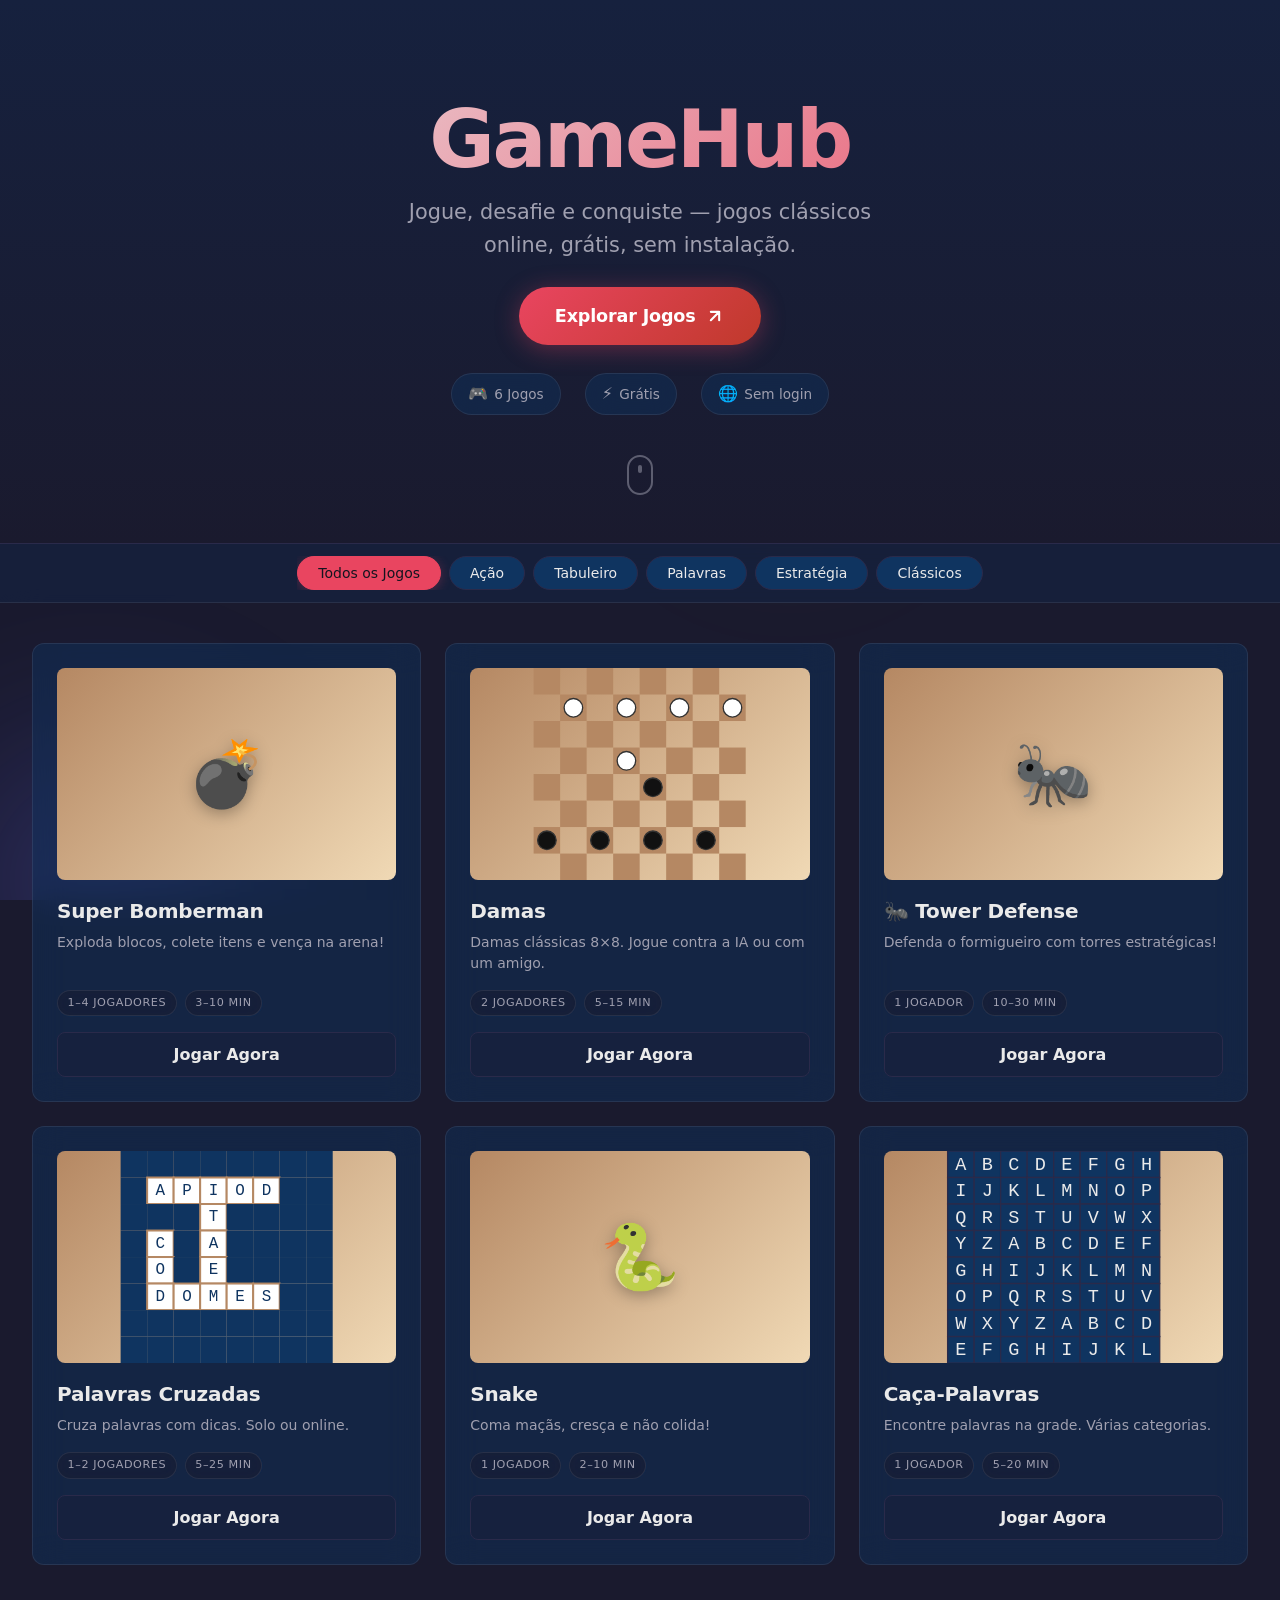
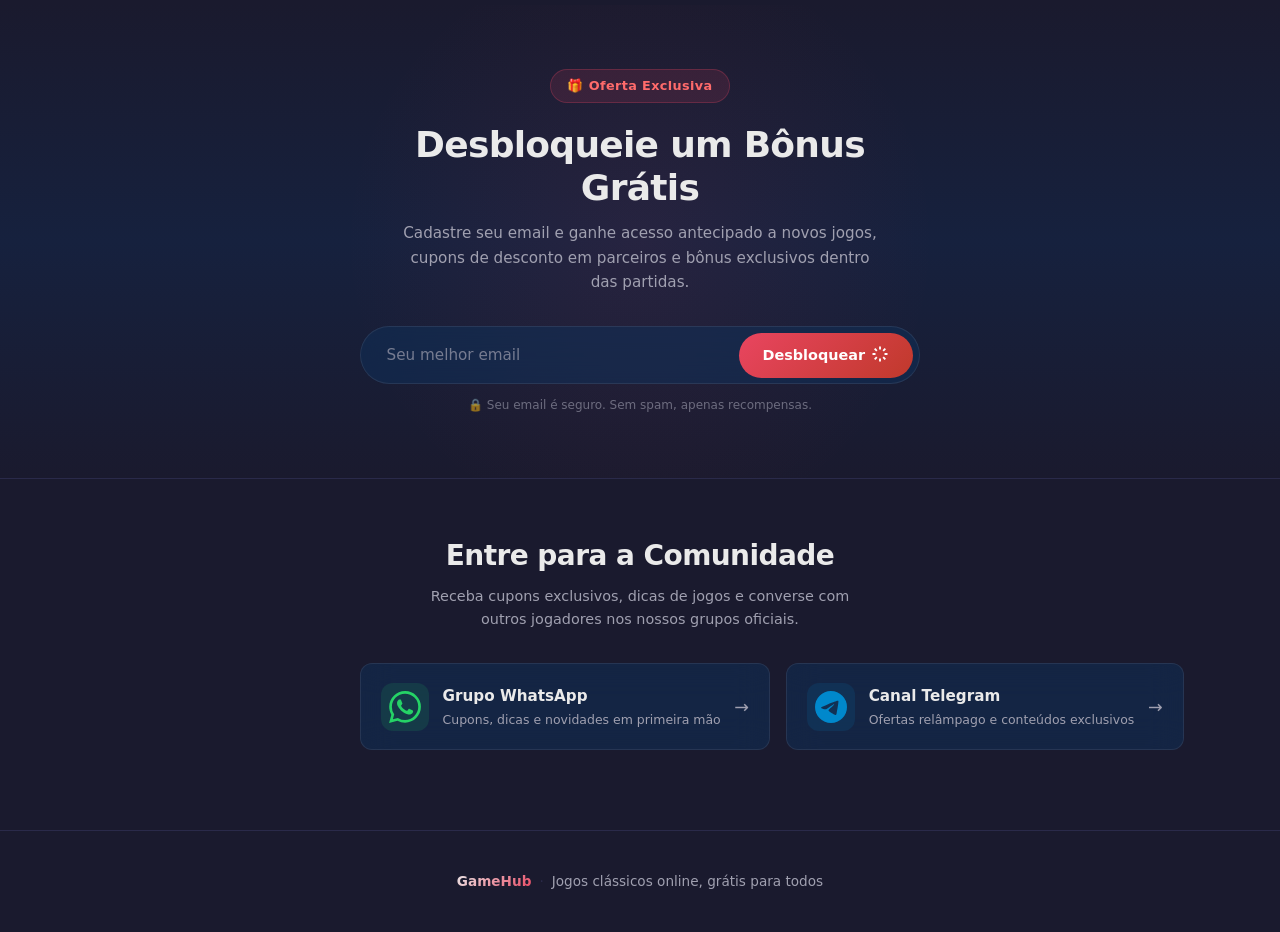
==== commit 83876787: "feat(tower_defense): refactor to organic ant trail theme with Bezier paths Replace generic grid rend" ====
--- a/static/index.html
+++ b/static/index.html
@@ -71,7 +71,7 @@
         <div class="bonus-badge">🎁 Oferta Exclusiva</div>
         <h2 class="bonus-title">Desbloqueie um Bônus Grátis</h2>
         <p class="bonus-desc">Cadastre seu email e ganhe acesso antecipado a novos jogos, cupons de desconto em parceiros e bônus exclusivos dentro das partidas.</p>
-        <form class="bonus-form" id="bonus-form" novalidate>
+        <form class="bonus-form" id="bonus-form" novalidate data-webhook-url="">
           <div class="bonus-input-group">
             <input
               type="email"
@@ -89,6 +89,10 @@
               </span>
             </button>
           </div>
+          <!-- Honeypot: invisible to humans, bots fill it -->
+          <div class="bonus-hp" aria-hidden="true" tabindex="-1">
+            <input type="text" id="bonus-website" name="website" autocomplete="off" tabindex="-1" />
+          </div>
           <div class="bonus-feedback hidden" id="bonus-feedback" role="alert" aria-live="polite"></div>
           <p class="bonus-privacy">🔒 Seu email é seguro. Sem spam, apenas recompensas.</p>
         </form>
--- a/static/styles.css
+++ b/static/styles.css
@@ -862,6 +862,18 @@
   font-size: 0.75rem;
   color: var(--text-secondary);
   opacity: 0.6;
+}
+
+/* Honeypot: hidden from humans, bots see and fill it */
+.bonus-hp {
+  position: absolute;
+  left: -9999px;
+  top: -9999px;
+  opacity: 0;
+  height: 0;
+  width: 0;
+  overflow: hidden;
+  pointer-events: none;
 }
 
 /* ============================================================
